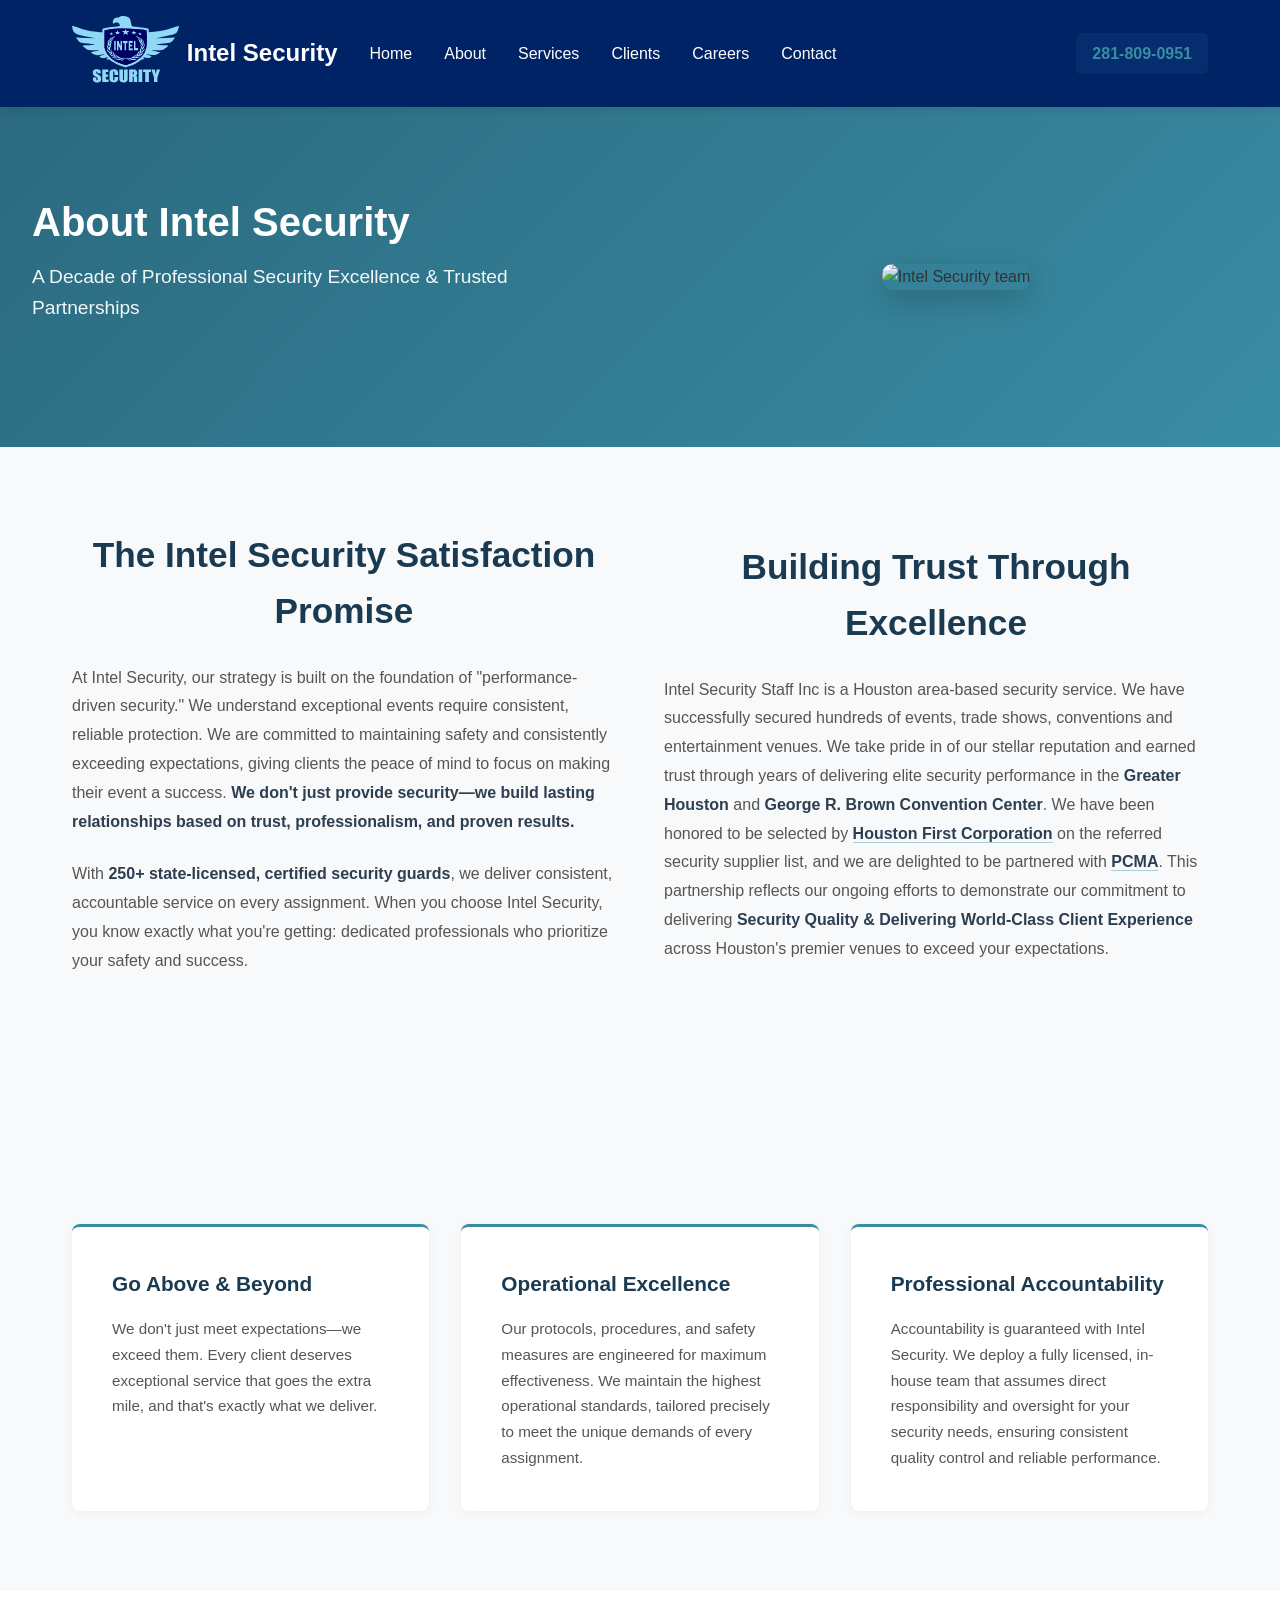
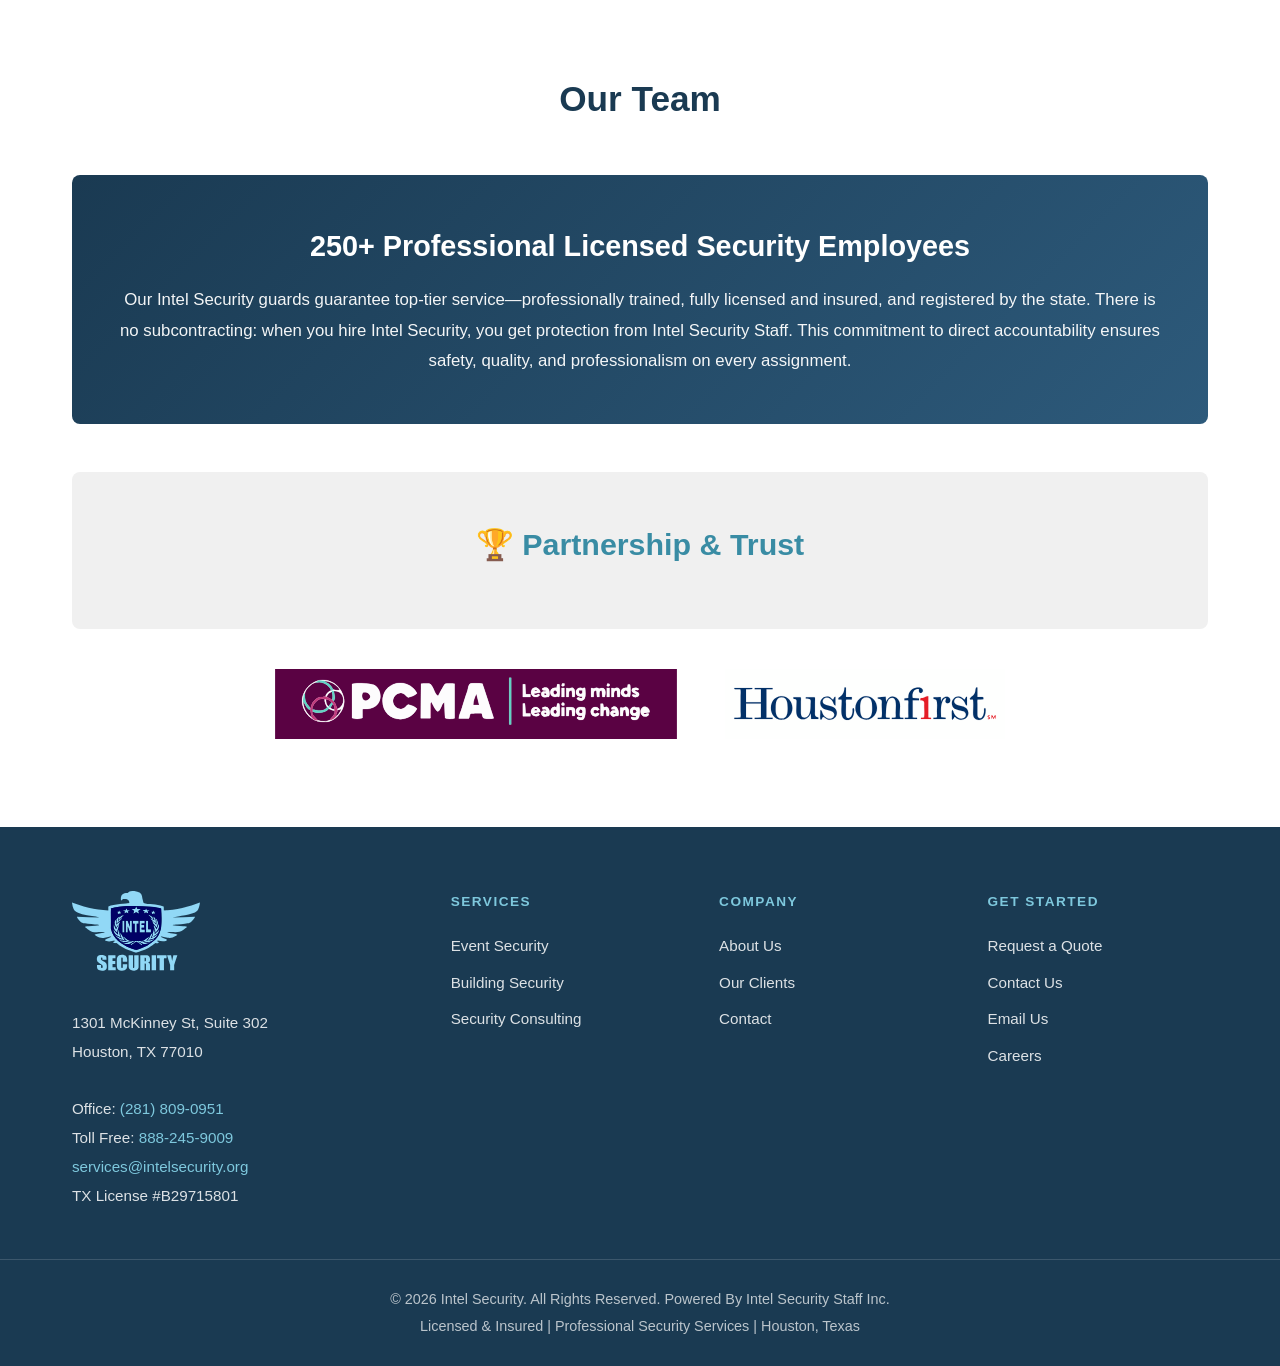
==== pages/about.html @ 34452935 "Revise content for clarity and consistency in about.html & Careers in footer and head Updated text f" ====
<!DOCTYPE html>
<html lang="en">
<head>
    <meta charset="UTF-8">
    <meta name="viewport" content="width=device-width, initial-scale=1.0">
    <title>About Intel Security</title>
    <link rel="apple-touch-icon" sizes="180x180" href="images/apple-touch-icon.png">
    <link rel="icon" type="image/png" sizes="32x32" href="images/favicon-32x32.png">
    <link rel="icon" type="image/png" sizes="16x16" href="images/favicon-16x16.png">
    <link rel="manifest" href="images/site.webmanifest">
    <link rel="stylesheet" href="../css/style.css?v=2">
</head>
<body>
    <!-- NAVIGATION -->
    <nav class="navbar">
        <div class="nav-container">
            <a href="../index.html" class="nav-logo">
                <img src="../images/logo.svg" alt="Intel Security Logo" class="logo-img">
                <span>Intel Security</span>
            </a>
            <ul class="nav-menu">
                <li><a href="../index.html" class="nav-link">Home</a></li>
                <li><a href="about.html" class="nav-link">About</a></li>

                <!-- SERVICES DROPDOWN -->
                <li class="nav-item-dropdown">
                    <a href="#" class="nav-link nav-services">Services</a>
                    <div class="nav-dropdown">
                        <a href="event-security.html" class="dropdown-item">Event Security</a>
                        <a href="building-security.html" class="dropdown-item">Building Security</a>
                        <a href="security-consulting.html" class="dropdown-item">Security Consulting</a>
                    </div>
                </li>

                <li><a href="testimonials.html" class="nav-link">Clients</a></li>
                <li><a href="employment.html" class="nav-link">Careers</a></li>
                <li><a href="contact.html" class="nav-link">Contact</a></li>
            </ul>
            <a href="tel:2818090951" class="nav-phone">281-809-0951</a>
        </div>
    </nav>

    <!-- HERO -->
    <section class="hero page-hero-split">
        <div class="hero-content">
            <h1>About Intel Security</h1>
            <p>A Decade of Professional Security Excellence &amp; Trusted Partnerships</p>
        </div>
        <div class="hero-image">
            <img src="../images/hero-image.jpg" alt="Intel Security team">
        </div>
    </section>

    <!-- ABOUT SECTION -->
    <section class="about-section">
        <div class="container">
            <div class="about-content">
                <div class="about-text">
                    <h2>The Intel Security Satisfaction Promise</h2>
                    <p>
                        At Intel Security, our strategy is built on the foundation of "performance-driven security." We understand exceptional events require consistent, reliable protection. We are committed to maintaining safety and consistently exceeding expectations, giving clients the peace of mind to focus on making their event a success.<strong> We don't just provide security—we build lasting relationships based on trust, professionalism, and proven results.</strong>
                    </p>
                    <p>
                        With <strong>250+ state-licensed, certified security guards</strong>, we deliver consistent, accountable service on every assignment. When you choose Intel Security, you know exactly what you're getting: dedicated professionals who prioritize your safety and success.
                    </p>
                </div>
                <div class="about-text">
                    <h2>Building Trust Through Excellence</h2>
                    <p>
                        Intel Security Staff Inc is a Houston area-based security service. We have successfully secured hundreds of events, trade shows, conventions and entertainment venues. We take pride in of our stellar reputation and earned trust through years of delivering elite security performance in the <strong>Greater Houston </strong> and <strong>George R. Brown Convention Center</strong>. We have been honored to be selected by <a href="https://www.houstonfirst.com" target="_blank" rel="noopener noreferrer"><strong>Houston First Corporation</strong></a> on the referred security supplier list, and we are delighted to be partnered with <a href="https://www.pcma.org" target="_blank" rel="noopener noreferrer"><strong>PCMA</strong></a>. This partnership reflects our ongoing efforts to demonstrate our commitment to delivering <strong>Security Quality &amp; Delivering World-Class Client Experience</strong> across Houston's premier venues to exceed your expectations.
                    </p>
                </div>
            </div>
        </div>
    </section>

    <!-- VALUES SECTION -->
    <section class="values-section">
        <div class="container">
            <div class="values-grid">
                <div class="value-card">
                    <h3>Go Above &amp; Beyond</h3>
                    <p>We don't just meet expectations—we exceed them. Every client deserves exceptional service that goes the extra mile, and that's exactly what we deliver.</p>
                </div>
                <div class="value-card">
                    <h3>Operational Excellence</h3>
                    <p>Our protocols, procedures, and safety measures are engineered for maximum effectiveness. We maintain the highest operational standards, tailored precisely to meet the unique demands of every assignment.</p>
                </div>
                <div class="value-card">
                    <h3>Professional Accountability</h3>
                    <p>Accountability is guaranteed with Intel Security. We deploy a fully licensed, in-house team that assumes direct responsibility and oversight for your security needs, ensuring consistent quality control and reliable performance.</p>
                </div>
            </div>
        </div>
    </section>

    <!-- OUR TEAM SECTION -->
    <section class="team-section">
        <div class="container">
            <h2>Our Team</h2>
            <div class="team-highlight">
                <h3>250+ Professional Licensed Security Employees</h3>
                <p>
                    Our Intel Security guards guarantee top-tier service—professionally trained, fully licensed and insured, and registered by the state. There is no subcontracting: when you hire Intel Security, you get protection from Intel Security Staff. This commitment to direct accountability ensures safety, quality, and professionalism on every assignment.
                </p>
            </div>

            <!-- PARTNERSHIPS -->
            <div class="pcma-section">
                <h3>🏆 Partnership &amp; Trust</h3>
            </div>

            <!-- AFFILIATIONS / PARTNER LOGOS -->
            <div class="affiliations">
                <a href="https://www.pcma.org" target="_blank" rel="noopener noreferrer" class="affiliation-logo">
                    <img src="../images/partner-logo-1.svg" alt="PCMA - Professional Convention Management Association">
                </a>
                <a href="https://www.houstonfirst.com" target="_blank" rel="noopener noreferrer" class="affiliation-logo">
                    <img src="../images/partner-logo-2.svg" alt="Houston First Corporation">
                </a>
            </div>
        </div>
    </section>

    <!-- FOOTER -->
    <footer class="footer">
        <div class="footer-grid">
            <div class="footer-brand">
                <a href="../index.html"><img src="../images/logo.svg" alt="Intel Security" class="footer-logo"></a>
                <address>
                    1301 McKinney St, Suite 302<br>
                    Houston, TX 77010<br><br>
                    Office: <a href="tel:2818090951">(281) 809-0951</a><br>
                    Toll Free: <a href="tel:8882459009">888-245-9009</a><br>
                    <a href="mailto:services@intelsecurity.org">services@intelsecurity.org</a><br>
                    <span class="footer-license"> TX License  #B29715801</span>
                </address>
            </div>

            <div class="footer-col">
                <h4>Services</h4>
                <ul>
                    <li><a href="event-security.html">Event Security</a></li>
                    <li><a href="building-security.html">Building Security</a></li>
                    <li><a href="security-consulting.html">Security Consulting</a></li>
                </ul>
            </div>

            <div class="footer-col">
                <h4>Company</h4>
                <ul>
                    <li><a href="about.html">About Us</a></li>
                    <li><a href="testimonials.html">Our Clients</a></li>
                    <li><a href="contact.html">Contact</a></li>
                </ul>
            </div>

            <div class="footer-col">
                <h4>Get Started</h4>
                <ul>
                    <li><a href="contact.html">Request a Quote</a></li>
                    <li><a href="contact.html">Contact Us</a></li>
                    <li><a href="contact.html">Email Us</a></li>
                    <li><a href="employment.html">Careers</a></li>
                </ul>
            </div>
        </div>
        <div class="footer-bottom">
            <p>&copy; 2026 Intel Security. All Rights Reserved. Powered By Intel Security Staff Inc.</p>
            <p>Licensed &amp; Insured | Professional Security Services | Houston, Texas</p>
        </div>
    </footer>
</body>
</html>
---- css/style.css ----
/* ==========================================
   INTEL SECURITY - PROFESSIONAL STYLING
   Navy (#1a3a52) + Cyan (#398CA4)
   ========================================== */

* {
    margin: 0;
    padding: 0;
    box-sizing: border-box;
}

html {
    scroll-behavior: smooth;
}

body {
    font-family: 'Segoe UI', Tahoma, Geneva, Verdana, sans-serif;
    line-height: 1.6;
    color: #333;
    background-color: #f8f9fa;
}

/* ==========================================
   NAVIGATION BAR
   ========================================== */

.navbar {
    background-color: #002366;
    padding: 1rem 0;
    position: sticky;
    top: 0;
    z-index: 100;
    box-shadow: 0 2px 10px rgba(0, 0, 0, 0.1);
}

.nav-container {
    max-width: 1200px;
    margin: 0 auto;
    padding: 0 2rem;
    display: flex;
    justify-content: space-between;
    align-items: center;
}

.nav-logo {
    display: flex;
    align-items: center;
    color: white;
    font-size: 1.5rem;
    font-weight: bold;
    gap: 0.5rem;
}

.logo-img {
    height: 75px;
    width: auto;
}

.nav-menu {
    display: flex;
    list-style: none;
    gap: 2rem;
}

.nav-link {
    color: white;
    text-decoration: none;
    font-weight: 500;
    transition: color 0.3s ease;
}

.nav-link:hover {
    color: #398CA4;
}

.nav-phone {
    color: #398CA4;
    text-decoration: none;
    font-weight: bold;
    background-color: rgba(57, 140, 164, 0.1);
    padding: 0.5rem 1rem;
    border-radius: 5px;
    transition: background-color 0.3s ease;
}

.nav-phone:hover {
    background-color: rgba(57, 140, 164, 0.2);
}

/* ==========================================
   HERO SECTION
   ========================================== */

.hero {
    display: grid;
    grid-template-columns: 1fr 1fr;
    align-items: center;
    background: linear-gradient(135deg, #1a3a52 0%, #2d5a7b 100%);
    padding: 4rem 2rem;
    gap: 3rem;
    min-height: 500px;
}

.hero-content {
    color: white;
}

.hero-content h1 {
    font-size: 3rem;
    font-weight: bold;
    margin-bottom: 1rem;
    line-height: 1.2;
}

.hero-content p {
    font-size: 1.2rem;
    margin-bottom: 2rem;
    opacity: 0.95;
}

.hero-buttons {
    display: flex;
    gap: 1rem;
}

.hero-image {
    text-align: center;
}

.hero-image img {
    max-width: 100%;
    height: auto;
    border-radius: 10px;
    box-shadow: 0 10px 30px rgba(0, 0, 0, 0.2);
}

/* ==========================================
   BUTTONS
   ========================================== */

.btn {
    display: inline-block;
    padding: 0.75rem 2rem;
    border-radius: 5px;
    text-decoration: none;
    font-weight: bold;
    transition: all 0.3s ease;
    cursor: pointer;
    border: none;
    font-size: 1rem;
}

.btn-primary {
    background-color: #398CA4;
    color: white;
}

.btn-primary:hover {
    background-color: #2b6a7f;
    transform: translateY(-2px);
    box-shadow: 0 5px 15px rgba(57, 140, 164, 0.3);
}

.btn-secondary {
    background-color: transparent;
    color: white;
    border: 2px solid #398CA4;
}

.btn-secondary:hover {
    background-color: #398CA4;
    color: white;
}

/* ==========================================
   SECTIONS - GENERAL
   ========================================== */

.section-container {
    max-width: 1200px;
    margin: 0 auto;
    padding: 0 2rem;
}

section {
    padding: 4rem 0;
}

section h2 {
    font-size: 2.5rem;
    color: #1a3a52;
    text-align: center;
    margin-bottom: 1rem;
}

.section-subtitle {
    text-align: center;
    color: #666;
    font-size: 1.1rem;
    margin-bottom: 3rem;
}

/* ==========================================
   SERVICES SECTION
   ========================================== */

.services {
    background-color: #f8f9fa;
}

.services-grid {
    display: grid;
    grid-template-columns: repeat(auto-fit, minmax(300px, 1fr));
    gap: 2rem;
    margin-top: 2rem;
}

.service-card {
    background-color: white;
    padding: 2rem;
    border-radius: 10px;
    box-shadow: 0 3px 10px rgba(0, 0, 0, 0.1);
    transition: all 0.3s ease;
    text-align: center;
}

.service-card:hover {
    transform: translateY(-10px);
    box-shadow: 0 10px 25px rgba(57, 140, 164, 0.2);
    border-top: 4px solid #398CA4;
}

.service-icon {
    font-size: 3rem;
    margin-bottom: 1rem;
}

.service-card h3 {
    color: #1a3a52;
    font-size: 1.5rem;
    margin-bottom: 1rem;
}

.service-card p {
    color: #666;
    line-height: 1.8;
}

/* ==========================================
   WHY CHOOSE US SECTION
   ========================================== */

.why-choose-us {
    background-color: white;
}

.benefits-grid {
    display: grid;
    grid-template-columns: repeat(auto-fit, minmax(250px, 1fr));
    gap: 2rem;
    margin-top: 2rem;
}

.benefit-item {
    padding: 2rem;
    background-color: #f8f9fa;
    border-left: 4px solid #398CA4;
    border-radius: 5px;
    transition: all 0.3s ease;
}

.benefit-item:hover {
    background-color: rgba(57, 140, 164, 0.1);
    transform: translateX(10px);
}

.benefit-item h3 {
    color: #1a3a52;
    font-size: 1.2rem;
    margin-bottom: 0.5rem;
}

.benefit-item p {
    color: #666;
}

/* ==========================================
   CONTACT SECTION (homepage)
   ========================================== */

.contact {
    background-color: white;
}

.contact-content {
    display: grid;
    grid-template-columns: 1fr 1fr;
    gap: 3rem;
    margin-top: 2rem;
}

.contact-info {
    display: flex;
    flex-direction: column;
    gap: 2rem;
}

.contact-item h3 {
    color: #1a3a52;
    font-size: 1.2rem;
    margin-bottom: 0.5rem;
}

.contact-item p {
    color: #666;
    line-height: 1.8;
}

.contact-item a {
    color: #398CA4;
    text-decoration: none;
    font-weight: bold;
}

.contact-item a:hover {
    text-decoration: underline;
}

.contact-form input,
.contact-form textarea {
    padding: 0.75rem;
    border: 2px solid #e0e0e0;
    border-radius: 5px;
    font-family: inherit;
    font-size: 1rem;
    transition: all 0.3s ease;
}

.contact-form input:focus,
.contact-form textarea:focus {
    outline: none;
    border-color: #398CA4;
    box-shadow: 0 0 10px rgba(57, 140, 164, 0.2);
}

.contact-form button {
    margin-top: 0.5rem;
}

/* ==========================================
   RESPONSIVE DESIGN
   ========================================== */

@media (max-width: 768px) {
    .hero {
        grid-template-columns: 1fr;
        padding: 2rem;
    }

    .hero-content h1 {
        font-size: 2rem;
    }

    .hero-content p {
        font-size: 1rem;
    }

    .hero-buttons {
        flex-direction: column;
    }

    .nav-menu {
        gap: 1rem;
        font-size: 0.9rem;
    }

    .contact-content {
        grid-template-columns: 1fr;
    }

    section h2 {
        font-size: 2rem;
    }

    .clients-grid {
        grid-template-columns: repeat(auto-fit, minmax(120px, 1fr));
    }

    .services-grid {
        grid-template-columns: 1fr;
    }

    .benefits-grid {
        grid-template-columns: 1fr;
    }

    .testimonials-grid {
        grid-template-columns: 1fr;
    }
}

@media (max-width: 480px) {
    .nav-container {
        flex-direction: column;
        gap: 1rem;
    }

    .nav-menu {
        flex-direction: column;
        gap: 0.5rem;
    }

    .nav-phone {
        width: 100%;
        text-align: center;
    }

    .hero-content h1 {
        font-size: 1.5rem;
    }

    section {
        padding: 2rem 0;
    }

    section h2 {
        font-size: 1.5rem;
    }

    .section-subtitle {
        font-size: 0.95rem;
    }
}

/* ==========================================
   MISSION SECTION (homepage)
   ========================================== */

.about-mission-section {
    padding: 4rem 0;
    background: white;
    border-bottom: 1px solid #e0e0e0;
}

.about-mission-section .section-container {
    max-width: 1200px;
    margin: 0 auto;
    padding: 0 2rem;
}

.mission-content {
    display: grid;
    grid-template-columns: 1fr 1fr;
    gap: 3rem;
    align-items: center;
}

.mission-text h2 {
    font-size: 2rem;
    color: #1a3a52;
    margin-bottom: 1.5rem;
    font-weight: 700;
}

.mission-text p {
    font-size: 1rem;
    color: #555;
    line-height: 1.8;
    margin-bottom: 1.5rem;
}

.mission-text p strong {
    color: #1a3a52;
    font-weight: 600;
}

.mission-image {
    text-align: center;
}

.mission-image img {
    max-width: 100%;
    height: auto;
    border-radius: 10px;
    box-shadow: 0 10px 30px rgba(0, 0, 0, 0.15);
}

.highlight-box {
    background: #f8f9fa;
    border-left: 4px solid #398CA4;
    padding: 1.5rem;
    border-radius: 6px;
    margin-top: 1.5rem;
}

.highlight-box p {
    color: #2c3e50;
    margin-bottom: 0;
    font-size: 0.95rem;
}

/* ==========================================
   NAV EFFECTS + DROPDOWN
   ========================================== */

.nav-link {
    position: relative;
    transition: color 0.3s ease;
}

.nav-link:after {
    content: '';
    position: absolute;
    bottom: -5px;
    left: 0;
    width: 0;
    height: 3px;
    background-color: #398CA4;
    transition: width 0.3s ease;
}

.nav-link:hover:after {
    width: 100%;
}

.nav-item-dropdown {
    position: relative;
}

.nav-dropdown {
    position: absolute;
    top: 100%;
    left: 0;
    background: white;
    border: 1px solid #e0e0e0;
    border-radius: 4px;
    min-width: 200px;
    box-shadow: 0 5px 15px rgba(0, 0, 0, 0.1);
    opacity: 0;
    visibility: hidden;
    transform: translateY(-10px);
    transition: all 0.3s ease;
    z-index: 1000;
}

.nav-item-dropdown:hover .nav-dropdown {
    opacity: 1;
    visibility: visible;
    transform: translateY(0);
}

.dropdown-item {
    display: block;
    padding: 12px 20px;
    color: #2c3e50;
    text-decoration: none;
    transition: background-color 0.3s ease, color 0.3s ease;
    font-size: 0.95rem;
}

.dropdown-item:hover {
    background-color: #f8f9fa;
    color: #398CA4;
    padding-left: 25px;
}

.dropdown-item:first-child { border-radius: 4px 4px 0 0; }
.dropdown-item:last-child  { border-radius: 0 0 4px 4px; }

/* Clickable logo */
a.nav-logo {
    text-decoration: none;
    cursor: pointer;
}

a.nav-logo span { color: white; }

a.nav-logo:hover span { color: #7ec8dd; }

/* FORCE nav layout - phone hard right */
.navbar .nav-container {
    display: flex !important;
    flex-direction: row !important;
    align-items: center !important;
    justify-content: space-between !important;
    flex-wrap: nowrap !important;
    width: 100%;
}

.navbar .nav-menu {
    display: flex !important;
    flex-direction: row !important;
    margin-right: auto !important;
    margin-left: 2rem !important;
}

.navbar .nav-phone {
    margin-left: auto;
    white-space: nowrap;
}

@media (max-width: 768px) {
    .mission-content { grid-template-columns: 1fr; }
    .mission-text h2 { font-size: 1.5rem; }
    .stats-grid { grid-template-columns: 1fr; }
    .nav-dropdown {
        position: static;
        opacity: 1;
        visibility: visible;
        transform: none;
        box-shadow: none;
        background: #f8f9fa;
        border: none;
        margin-top: 0.5rem;
    }
}

/* ==========================================
   INTERIOR PAGE SECTIONS
   ========================================== */

.container {
    max-width: 1200px;
    margin: 0 auto;
    padding: 0 2rem;
}

/* Page hero (interior pages - centered banner) */
.page-hero {
    padding: 5rem 0;
    background: linear-gradient(135deg, #1a3a52 0%, #2d5a7b 100%);
    color: white;
    text-align: center;
}

.page-hero h1 {
    font-size: clamp(2.5rem, 5vw, 3.5rem);
    margin-bottom: 1rem;
    font-weight: 700;
}

.page-hero p {
    font-size: 1.1rem;
    opacity: 0.95;
    max-width: 700px;
    margin: 0 auto;
}

/* Cyan hero treatment - all pages */
.page-hero,
.hero {
    background: linear-gradient(135deg, #2b6a7f 0%, #398CA4 100%);
}

/* Interior page split hero - smaller than homepage */
.page-hero-split {
    min-height: 340px;
    padding: 3rem 2rem;
}

.page-hero-split .hero-content h1 {
    font-size: 2.5rem;
}

.page-hero-split .hero-image img {
    max-height: 320px;
    max-width: 100%;
    width: auto;
    height: auto;
    object-fit: contain;
    margin: 0 auto;
}
/* About section */
.about-section { padding: 5rem 0; }

.about-content {
    display: grid;
    grid-template-columns: 1fr 1fr;
    gap: 3rem;
    margin-bottom: 4rem;
    align-items: center;
}

.about-text h2 {
    font-size: 2.2rem;
    color: #1a3a52;
    margin-bottom: 1.5rem;
    font-weight: 700;
}

.about-text p {
    font-size: 1rem;
    color: #555;
    line-height: 1.8;
    margin-bottom: 1.5rem;
}

.about-text strong {
    color: #2c3e50;
    font-weight: 600;
}

/* Inline links in body copy */
.about-text a {
    color: #398CA4;
    text-decoration: none;
    border-bottom: 1px solid rgba(57, 140, 164, 0.4);
    transition: border-color 0.3s ease;
}

.about-text a:hover {
    border-bottom-color: #398CA4;
}

/* Values cards */
.values-section {
    padding: 5rem 0;
    background: #f8f9fa;
}

.values-grid {
    display: grid;
    grid-template-columns: repeat(auto-fit, minmax(280px, 1fr));
    gap: 2rem;
}

.value-card {
    background: white;
    padding: 2.5rem;
    border-radius: 8px;
    border-top: 3px solid #398CA4;
    box-shadow: 0 2px 10px rgba(0, 0, 0, 0.05);
    transition: transform 0.3s, box-shadow 0.3s;
}

.value-card:hover {
    transform: translateY(-5px);
    box-shadow: 0 10px 25px rgba(0, 0, 0, 0.1);
}

.value-card h3 {
    font-size: 1.3rem;
    color: #1a3a52;
    margin-bottom: 1rem;
    font-weight: 700;
}

.value-card p {
    color: #555;
    font-size: 0.95rem;
    line-height: 1.7;
}

/* Operations grid */
.operations-section { padding: 5rem 0; }

.operations-section h2 {
    font-size: 2.2rem;
    color: #1a3a52;
    text-align: center;
    margin-bottom: 3rem;
    font-weight: 700;
}

.operations-grid {
    display: grid;
    grid-template-columns: repeat(auto-fit, minmax(300px, 1fr));
    gap: 2rem;
}

.operation-item {
    background: white;
    border: 1px solid #e0e0e0;
    padding: 2rem;
    border-radius: 8px;
    text-align: center;
}

.operation-item h3 {
    font-size: 1.2rem;
    color: #1a3a52;
    margin-bottom: 0.8rem;
    font-weight: 700;
}

.operation-item p {
    color: #555;
    font-size: 0.95rem;
    line-height: 1.6;
}

/* Team */
.team-section {
    padding: 5rem 0;
    background: white;
}

.team-section h2 {
    font-size: 2.2rem;
    color: #1a3a52;
    text-align: center;
    margin-bottom: 3rem;
    font-weight: 700;
}

.team-highlight {
    background: linear-gradient(135deg, #1a3a52 0%, #2d5a7b 100%);
    color: white;
    padding: 3rem;
    border-radius: 8px;
    text-align: center;
}

.team-highlight h3 {
    font-size: 1.8rem;
    margin-bottom: 1rem;
    font-weight: 700;
}

.team-highlight p {
    font-size: 1.05rem;
    line-height: 1.8;
    opacity: 0.95;
}

/* PCMA / partnership heading */
.pcma-section {
    padding: 3rem;
    background: #f0f0f0;
    border-radius: 8px;
    text-align: center;
    margin-top: 3rem;
}

.pcma-section h3 {
    color: #398CA4;
    font-size: 1.9rem;
    margin-bottom: 0.8rem;
    font-weight: 700;
}

.pcma-section p {
    color: #2c3e50;
    font-weight: 500;
}

/* Partner / affiliation logos */
.affiliations {
    display: flex;
    justify-content: center;
    align-items: center;
    gap: 3rem;
    flex-wrap: wrap;
    margin-top: 2.5rem;
}

.affiliation-logo img {
    height: 70px;
    width: auto;
    object-fit: contain;
    transition: all 0.3s ease;
}

.affiliation-logo:hover img {
    transform: scale(1.05);
}

@media (max-width: 768px) {
    .about-content { grid-template-columns: 1fr; }
    .operations-grid { grid-template-columns: 1fr; }
    .about-text h2,
    .operations-section h2,
    .team-section h2 { font-size: 1.8rem; }
}

/* ==========================================
   SERVICE PAGE SECTIONS
   ========================================== */

.service-section { padding: 5rem 0; }

.service-intro {
    text-align: center;
    margin-bottom: 4rem;
}

.service-intro h2 {
    font-size: 2.2rem;
    color: #1a3a52;
    margin-bottom: 1.5rem;
    font-weight: 700;
}

.service-intro p {
    font-size: 1.05rem;
    color: #555;
    max-width: 700px;
    margin: 0 auto;
    line-height: 1.8;
}

/* Checklist */
.checklist-section {
    background: #f8f9fa;
    padding: 4rem 0;
    margin: 3rem 0;
    border-radius: 8px;
}

.checklist-section h3 {
    font-size: 1.8rem;
    color: #1a3a52;
    text-align: center;
    margin-bottom: 3rem;
    font-weight: 700;
}

.checklist-grid {
    display: grid;
    grid-template-columns: repeat(auto-fit, minmax(300px, 1fr));
    gap: 2rem;
}

.checklist-item {
    background: white;
    padding: 2rem;
    border-radius: 6px;
    border-left: 4px solid #398CA4;
    box-shadow: 0 2px 10px rgba(0, 0, 0, 0.05);
    transition: transform 0.3s, box-shadow 0.3s;
}

.checklist-item:hover {
    transform: translateY(-5px);
    box-shadow: 0 10px 25px rgba(0, 0, 0, 0.1);
}

.checklist-item h4 {
    font-size: 1.2rem;
    color: #1a3a52;
    margin-bottom: 0.8rem;
    font-weight: 700;
    display: flex;
    align-items: center;
    gap: 0.8rem;
}

.checklist-item h4:before {
    content: "✓";
    color: #398CA4;
    font-weight: bold;
    font-size: 1.5rem;
}

.checklist-item p {
    color: #555;
    font-size: 0.95rem;
    line-height: 1.6;
}

/* Feature highlight (law enforcement callout) */
.feature-highlight {
    background: linear-gradient(135deg, #B22234 0%, #8f1b29 100%);
    color: white;
    padding: 3rem;
    border-radius: 8px;
    text-align: center;
    margin: 3rem 0;
}

.feature-highlight h3 {
    font-size: 1.6rem;
    margin-bottom: 1rem;
    font-weight: 700;
}

.feature-highlight p {
    font-size: 1.05rem;
    line-height: 1.8;
    opacity: 0.95;
}

/* Tech card reads navy - red reserved for law enforcement */
.feature-highlight.tech {
    background: linear-gradient(135deg, #1a3a52 0%, #2d5a7b 100%);
}

/* Two-up feature highlights (building security) */
.feature-highlights {
    display: grid;
    grid-template-columns: 1fr 1fr;
    gap: 2rem;
    margin: 3rem 0;
}

.feature-highlights .feature-highlight {
    padding: 2.5rem;
    margin: 0;
}

.feature-highlights .feature-highlight h3 {
    font-size: 1.4rem;
}

.feature-highlights .feature-highlight p {
    font-size: 0.95rem;
    line-height: 1.6;
}

/* Consulting process steps */
.process-section {
    background: white;
    padding: 3rem 0;
    margin: 3rem 0;
}

.process-section h3 {
    font-size: 1.6rem;
    color: #1a3a52;
    text-align: center;
    margin-bottom: 2rem;
    font-weight: 700;
}

.process-steps {
    display: grid;
    grid-template-columns: repeat(auto-fit, minmax(200px, 1fr));
    gap: 2rem;
}

.step { text-align: center; }

.step-number {
    font-size: 2.5rem;
    color: #398CA4;
    font-weight: 700;
    margin-bottom: 0.5rem;
}

.step p {
    color: #555;
    font-size: 0.95rem;
}

/* Service page CTA */
.cta-section {
    padding: 5rem 0;
    text-align: center;
    background: #f8f9fa;
}

.cta-section h2 {
    font-size: 2rem;
    color: #1a3a52;
    margin-bottom: 1rem;
    font-weight: 700;
}

.cta-section p {
    font-size: 1.05rem;
    color: #555;
    margin: 0 auto 2rem;
    max-width: 700px;
}

.cta-button {
    display: inline-block;
    background: #398CA4;
    color: white;
    padding: 1rem 2.5rem;
    text-decoration: none;
    border-radius: 4px;
    font-weight: 600;
    font-size: 1rem;
    transition: background 0.3s, transform 0.2s;
    border: none;
    cursor: pointer;
    margin: 0 0.5rem;
}

.cta-button:hover {
    background: #2b6a7f;
    transform: translateY(-2px);
}

.cta-button.secondary {
    background: transparent;
    border: 2px solid #398CA4;
    color: #398CA4;
}

.cta-button.secondary:hover {
    background: #398CA4;
    color: white;
}

@media (max-width: 768px) {
    .checklist-grid { grid-template-columns: 1fr; }
    .service-intro h2 { font-size: 1.8rem; }
    .feature-highlights { grid-template-columns: 1fr; }
    .process-steps { grid-template-columns: 1fr; }
}

/* ==========================================
   CLIENTS PAGE
   ========================================== */

.section-title {
    font-size: 2.5rem;
    margin-bottom: 3rem;
    color: #1a3a52;
    text-align: center;
}

.clients-section {
    padding: 5rem 0;
    background: #f8f9fa;
    margin-top: 3rem;
    border-radius: 8px;
}

.clients-grid {
    display: grid;
    grid-template-columns: repeat(auto-fit, minmax(150px, 1fr));
    gap: 2rem;
    margin-top: 2rem;
}

.client-logo {
    background: white;
    padding: 1rem;
    border-radius: 6px;
    display: flex;
    align-items: center;
    justify-content: center;
    min-height: 170px;
    border: 1px solid #e0e0e0;
    transition: all 0.3s;
}

.client-logo:hover {
    transform: scale(1.05);
    box-shadow: 0 5px 20px rgba(0, 0, 0, 0.08);
}

.client-logo img {
    max-width: 100%;
    max-height: 100%;
    object-fit: contain;
}

.client-logo a {
    display: flex;
    align-items: center;
    justify-content: center;
    width: 100%;
    height: 100%;
}

.client-placeholder img {
    max-width: 100%;
    height: auto;
    object-fit: contain;
}

/* Stat cards */
.stats {
    padding: 4rem 0;
    background: white;
    margin-top: 3rem;
}

.stats-grid {
    display: grid;
    grid-template-columns: repeat(3, 1fr);
    gap: 2rem;
}

.stat-card {
    text-align: center;
    padding: 2rem;
    background: #f8f9fa;
    border-radius: 8px;
}

.stat-card .stat-number {
    font-size: 3rem;
    font-weight: 700;
    color: #B22234;
    margin-bottom: 0.5rem;
}

.stat-card .stat-label {
    font-size: 1rem;
    color: #555;
    text-transform: uppercase;
    letter-spacing: 1px;
    font-weight: 600;
}

/* ==========================================
   CONTACT PAGE
   ========================================== */

.contact-section { padding: 5rem 0; }

.contact-wrapper {
    display: grid;
    grid-template-columns: 1fr 1fr;
    gap: 4rem;
    align-items: start;
}

.contact-info h2 {
    font-size: 2rem;
    margin-bottom: 2rem;
    color: #1a3a52;
}

.info-item { margin-bottom: 2.5rem; }

.info-label {
    font-size: 0.9rem;
    text-transform: uppercase;
    letter-spacing: 1px;
    color: #1a1a1a;
    font-weight: 700;
    margin-bottom: 0.5rem;
}

.info-content {
    font-size: 1.1rem;
    color: #1a1a1a;
    line-height: 1.8;
}

.info-content a {
    color: #398CA4;
    text-decoration: none;
    font-weight: 600;
    transition: color 0.3s;
}

.info-content a:hover { text-decoration: underline; }

/* Form */
.contact-form {
    background: #f8f9fa;
    padding: 2.5rem;
    border-radius: 8px;
}

.contact-form h3 {
    font-size: 1.5rem;
    margin-bottom: 1.5rem;
    color: #1a3a52;
}

.form-group { margin-bottom: 1.5rem; }

.form-group label {
    display: block;
    margin-bottom: 0.5rem;
    font-weight: 600;
    color: #1a3a52;
    font-size: 0.95rem;
}

.form-group input,
.form-group textarea,
.form-group select {
    width: 100%;
    padding: 0.9rem;
    border: 1px solid #e0e0e0;
    border-radius: 4px;
    font-family: inherit;
    font-size: 1rem;
    color: #2c3e50;
    transition: border-color 0.3s;
}

.form-group input:focus,
.form-group textarea:focus,
.form-group select:focus {
    outline: none;
    border-color: #398CA4;
    box-shadow: 0 0 0 3px rgba(57, 140, 164, 0.15);
}

.form-group textarea {
    resize: vertical;
    min-height: 120px;
}

.form-group input::placeholder,
.form-group textarea::placeholder { color: #999; }

.submit-button {
    display: inline-block;
    background: #398CA4;
    color: white;
    padding: 1rem 2.5rem;
    border-radius: 4px;
    font-weight: 600;
    font-size: 1rem;
    transition: background 0.3s, transform 0.2s;
    border: none;
    cursor: pointer;
    width: 100%;
    font-family: inherit;
}

.submit-button:hover {
    background: #2b6a7f;
    transform: translateY(-2px);
}

/* Contact method cards */
.contact-methods {
    display: grid;
    grid-template-columns: repeat(auto-fit, minmax(250px, 1fr));
    gap: 2rem;
    margin-top: 4rem;
    padding-top: 4rem;
    border-top: 1px solid #e0e0e0;
}

.method-card {
    text-align: center;
    padding: 2rem;
}

.method-icon {
    font-size: 2.5rem;
    margin-bottom: 1rem;
}

.method-card h4 {
    font-size: 1.1rem;
    margin-bottom: 0.8rem;
    color: #1a3a52;
}

.method-card p {
    color: #555;
    font-size: 0.95rem;
}

.method-card a {
    color: #398CA4;
    text-decoration: none;
    font-weight: 600;
    transition: color 0.3s;
}

.method-card a:hover { text-decoration: underline; }

/* Response box */
.response-info {
    background: #f8f9fa;
    padding: 2rem;
    border-radius: 8px;
    margin-top: 2rem;
    border-left: 4px solid #B22234;
}

.response-info p {
    color: #555;
    margin-bottom: 0.5rem;
}

.response-info strong { color: #1a3a52; }

/* Fade-in */
@keyframes fadeInUp {
    from { opacity: 0; transform: translateY(30px); }
    to   { opacity: 1; transform: translateY(0); }
}

.contact-info { animation: fadeInUp 0.6s ease-out; }
.contact-form { animation: fadeInUp 0.6s ease-out 0.2s backwards; }

@media (max-width: 768px) {
    .contact-wrapper {
        grid-template-columns: 1fr;
        gap: 2rem;
    }
    .contact-methods { grid-template-columns: 1fr; }
}

/* ==========================================
   SITE FOOTER
   ========================================== */

.footer {
    background-color: #1a3a52;
    color: white;
    padding: 4rem 0 0;
    text-align: left;
}

.footer-grid {
    max-width: 1200px;
    margin: 0 auto;
    padding: 0 2rem;
    display: grid;
    grid-template-columns: 1.5fr 1fr 1fr 1fr;
    gap: 3rem;
}

.footer-brand .footer-logo {
    height: 90px;
    width: auto;
    margin-bottom: 1.25rem;
}

.footer-brand address {
    font-style: normal;
    line-height: 1.9;
    color: rgba(255, 255, 255, 0.85);
    font-size: 0.95rem;
}

.footer-brand a {
    color: #7ec8dd;
    text-decoration: none;
}

.footer-brand a:hover { text-decoration: underline; }

.footer-license {
    color: rgba(255, 255, 255, 0.85);
    transition: color 0.3s ease;
    cursor: default;
}

.footer-license:hover {
    color: #7ec8dd;
}

.footer-brand a:has(.footer-logo) {
    display: inline-block;
    transition: opacity 0.3s ease;
}

.footer-brand a:has(.footer-logo):hover {
    opacity: 0.8;
}

.footer-col h4 {
    font-size: 0.85rem;
    text-transform: uppercase;
    letter-spacing: 1.5px;
    color: #7ec8dd;
    margin-bottom: 1.25rem;
    font-weight: 700;
}

.footer-col ul {
    list-style: none;
    padding: 0;
    margin: 0;
}

.footer-col li { margin-bottom: 0.7rem; }

.footer-col a {
    color: rgba(255, 255, 255, 0.85);
    text-decoration: none;
    font-size: 0.95rem;
    transition: color 0.3s ease;
}

.footer-col a:hover { color: #7ec8dd; }

.footer-bottom {
    margin-top: 3rem;
    padding: 1.5rem 2rem;
    border-top: 1px solid rgba(255, 255, 255, 0.15);
    text-align: center;
    font-size: 0.9rem;
    color: rgba(255, 255, 255, 0.7);
}

.footer-bottom p { margin: 0.25rem 0; }

@media (max-width: 900px) {
    .footer-grid { grid-template-columns: 1fr 1fr; gap: 2.5rem; }
}

@media (max-width: 560px) {
    .footer-grid { grid-template-columns: 1fr; }
}

/* ==========================================
   EVENT GALLERY
   ========================================== */

.gallery {
    margin: 4rem0;
}

.gallery-heading {
    font-size: 1.8rem;
    color: 1a3a52;
    text-align: center;
    margin-bottom: 2rem;
    font-weight: 700;
}

.gallery-frame {
    position: relative;
    display: flex;
    align-items: center;
    gap: 0.75rem;
}

.gallery-viepoint {
    overflow-x: auto;
    scroll-behavior: smooth;
    scroll-snap-type: x mandatory;
    scrollbar-width: none;
    flex: 1;
}

.gallery-viewport::-webkit-scrollbar { display: none; }

.gallery-track {
    display: flex;
    gap: 1rem
}

.gallery-item {
    flex: 0 0 calc(25% - 0.75rem);
    aspect-ratio: 1 / 1;
    scroll-snap-aslign: start;
    padding: 0;
    border: 1px solid  #e0e0e0;
    border-radius: 8px;
    overflow: hidden;
    background:  #f0f0f0;
    cursor: pointer;
    transition: transform 0.3s ease, box-shadow 0.3 ease;
}

.gallery-item:hover {
    transform: translateY(-4px);
    box-shadow: 0 px 20px  rgba(0, 0, 0, 0.12);
}

.gallery-item img {
    width: 100%;
    height: 100%;
    object-fit: cover;
    display: block;
}

.gallery-arrow {
    flex: 0 0 auto;
    width: 44px;
    border-radius: 50%;
    border: none;
    background:  #398CA4;
    color:  white;
    font-size: 1.6rem;
    line-height: 1;
    cursor: pointer;
    transition: background 0.3s ease, transform 0.2s ease;
}
.gallery-arrow:hover {
    background: #2b6a7f;
    transform: scale(1.08);
}

.gallery-arrow:disabled {
    background: #cfd8dc;
    cursor: default;
    transform: none;
}

.lightbox {
    position: fixed;
    inset: 0;
    background: rgba(10, 25, 40, 0.92);
    display: none;
    align-items: center;
    justify-content: center;
    z-index: 2000;
    padding: 2rem;
}

.lightbox.open { display: flex; }

.lightbox-img {
    max-width: 90vw;
    max-height: 85vh;
    border-radius: 8px;
    box-shadow: 0 20px 60px rgba(0, 0, 0, 0.5);
}

.lightbox-close {
    position: absolute;
    top: 1.5rem;
    right: 2rem;
    background: none;
    border: none;
    color: white;
    font-size: 2.5rem;
    line-height: 1;
    cursor: pointer;
    opacity: 0.8;
}

.lightbox-close:hover { opacity: 1; }

@media (max-width: 900px) {
    .gallery-item { flex: 0 0 calc(50% - 0.5rem); }
}

@media (max-width: 560px) {
    .gallery-item { flex: 0 0 100%; }
    .gallery-arrow { width: 36px; height: 36px; font-size: 1.3rem; }
}
/* Homepage contact form - stack fields, no card background */
.contact-content .contact-form {
    display: flex;
    flex-direction: column;
    gap: 1rem;
    background: none;
    padding: 0;
}

.contact-content .contact-form input,
.contact-content .contact-form textarea {
    width: 100%;
    padding: 0.75rem;
    border: 2px solid #e0e0e0;
    border-radius: 5px;
    font-family: inherit;
    font-size: 1rem;
}

.contact-content .contact-form button {
    margin-top: 0.5rem;
    align-self: flex-start;
}
/* ==========================================
   MOBILE FIXES
   ========================================== */

@media (max-width: 768px) {

    /* Nav: stack, keep readable */
    .navbar .nav-container {
        flex-wrap: wrap !important;
        justify-content: center !important;
        gap: 0.75rem;
        padding: 0 1rem;
    }

    .navbar .nav-menu {
        flex-wrap: wrap !important;
        justify-content: center !important;
        margin-left: 0 !important;
        margin-right: 0 !important;
        gap: 1rem !important;
        font-size: 0.9rem;
    }

    .navbar .nav-phone {
        margin-left: 0 !important;
    }

    .logo-img { height: 48px; }

    a.nav-logo span { font-size: 1.1rem; }

    /* Dropdown becomes inline on touch */
    .nav-dropdown {
        position: static;
        opacity: 1;
        visibility: visible;
        transform: none;
        box-shadow: none;
        background: transparent;
        border: none;
        min-width: 0;
        display: none;
    }

    .nav-item-dropdown:hover .nav-dropdown { display: block; }

    /* Heroes */
    .hero,
    .page-hero-split {
        grid-template-columns: 1fr;
        padding: 2.5rem 1.25rem;
        min-height: auto;
        text-align: center;
    }

    .hero-content h1,
    .page-hero-split .hero-content h1 { font-size: 1.9rem; }

    .hero-content p { font-size: 1rem; }

    .hero-buttons {
        flex-direction: column;
        align-items: center;
    }

    .hero-buttons .btn { width: 100%; max-width: 280px; }

    .page-hero { padding: 3rem 1.25rem; }

    .page-hero h1 { font-size: 1.9rem; }

    /* Containers */
    .container,
    .section-container {
        padding: 0 1.25rem;
    }

    /* Two-column blocks collapse */
    .mission-content,
    .about-content,
    .contact-content,
    .contact-wrapper,
    .feature-highlights,
    .services-grid,
    .benefits-grid,
    .values-grid,
    .operations-grid,
    .checklist-grid,
    .process-steps,
    .contact-methods,
    .stats-grid {
        grid-template-columns: 1fr !important;
        gap: 1.5rem;
    }

    /* Client logos: 2 across */
    .clients-grid {
        grid-template-columns: repeat(2, 1fr) !important;
        gap: 1rem;
    }

    .client-logo {
        min-height: 110px;
        padding: 0.75rem;
    }

    /* Headings */
    section h2,
    .section-title { font-size: 1.7rem; }

    .checklist-section h3,
    .process-section h3,
    .gallery-heading { font-size: 1.4rem; }

    /* Cards breathe less */
    .feature-highlight,
    .team-highlight,
    .pcma-section { padding: 2rem 1.25rem; }

    .contact-form { padding: 1.5rem; }

    /* Footer */
    .footer-grid {
        grid-template-columns: 1fr;
        gap: 2rem;
        padding: 0 1.25rem;
        text-align: center;
    }

    .footer-brand .footer-logo { height: 70px; }
   
    .affiliations { gap: 1.5rem; }

    .affiliation-logo img { height: 55px; }

    /* Tap targets */
    .btn,
    .cta-button,
    .submit-button { padding: 0.9rem 1.5rem; }

    .cta-button { display: block; margin: 0.75rem auto; max-width: 300px; }
}

@media (max-width: 480px) {
    .navbar .nav-menu { gap: 0.75rem !important; font-size: 0.85rem; }
    .clients-grid { grid-template-columns: 1fr !important; }
    .hero-content h1,
    .page-hero h1 { font-size: 1.6rem; }
    section { padding: 2.5rem 0; }
}
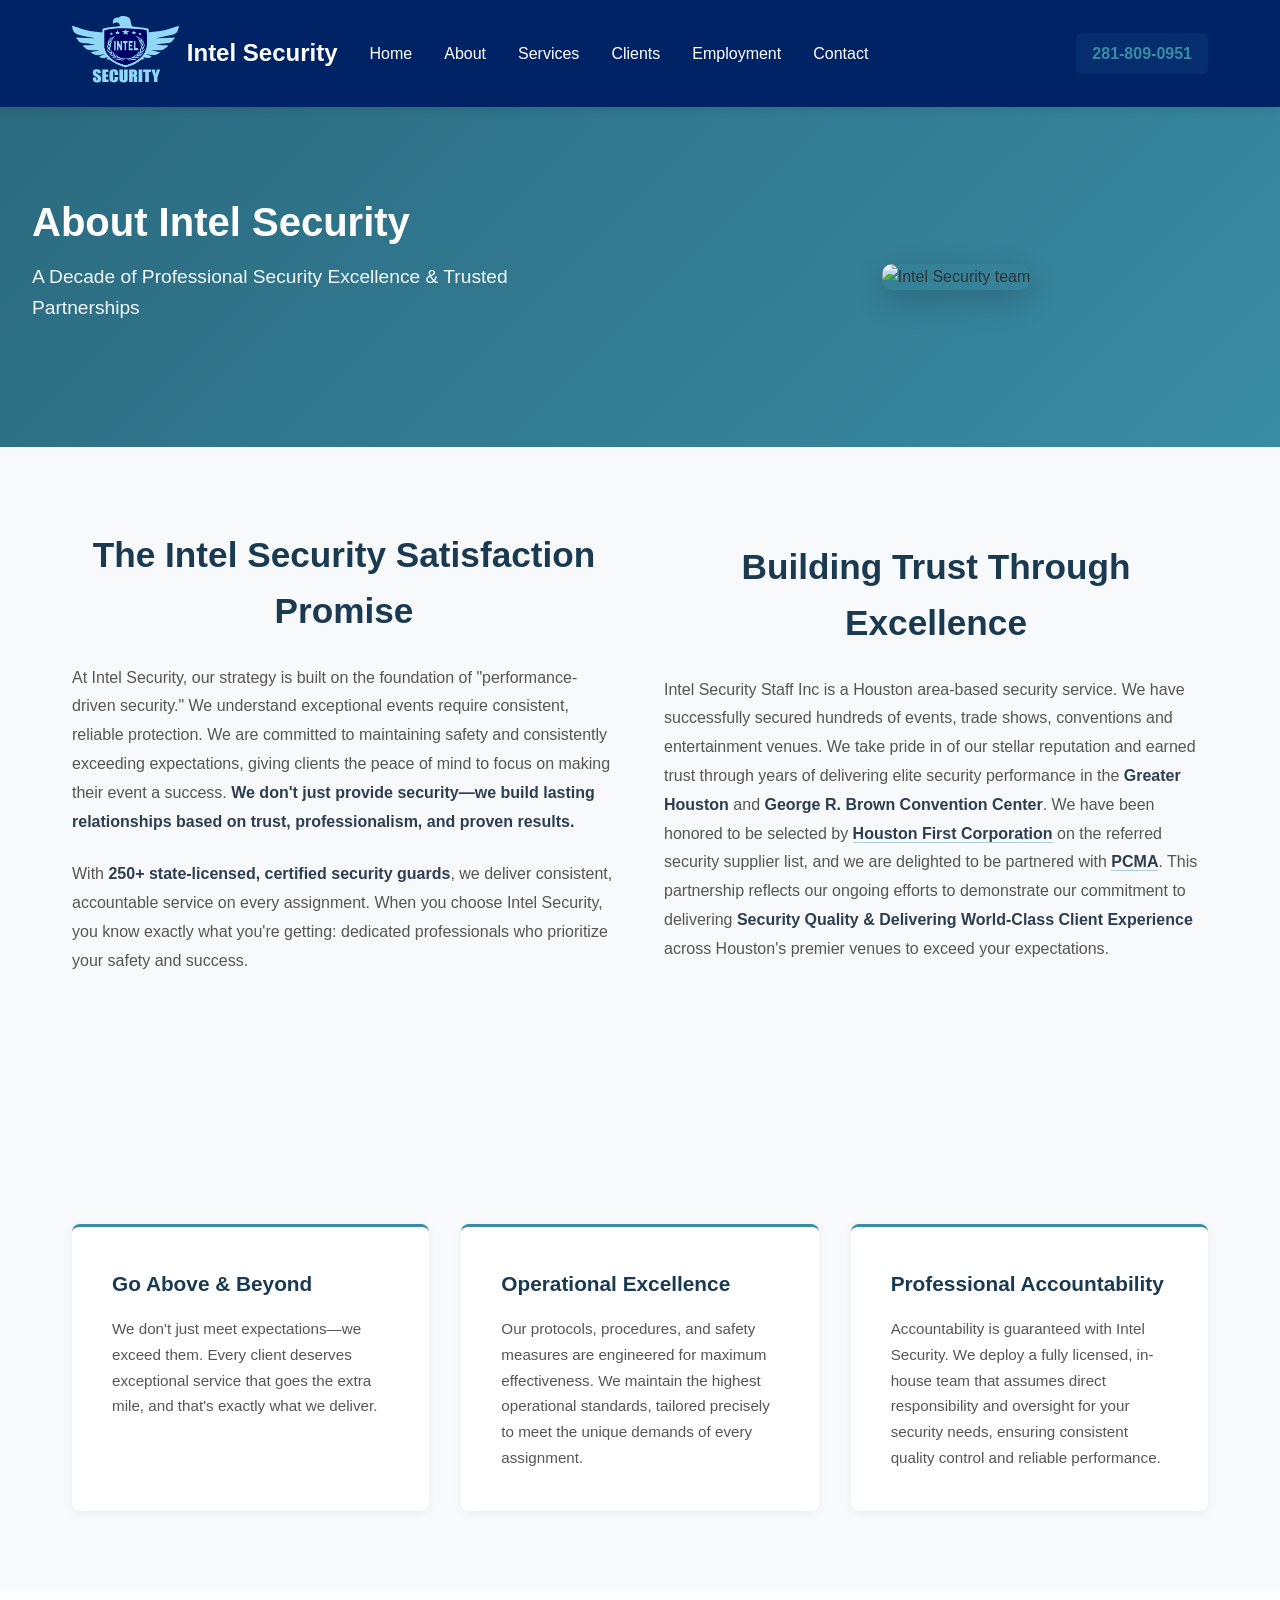
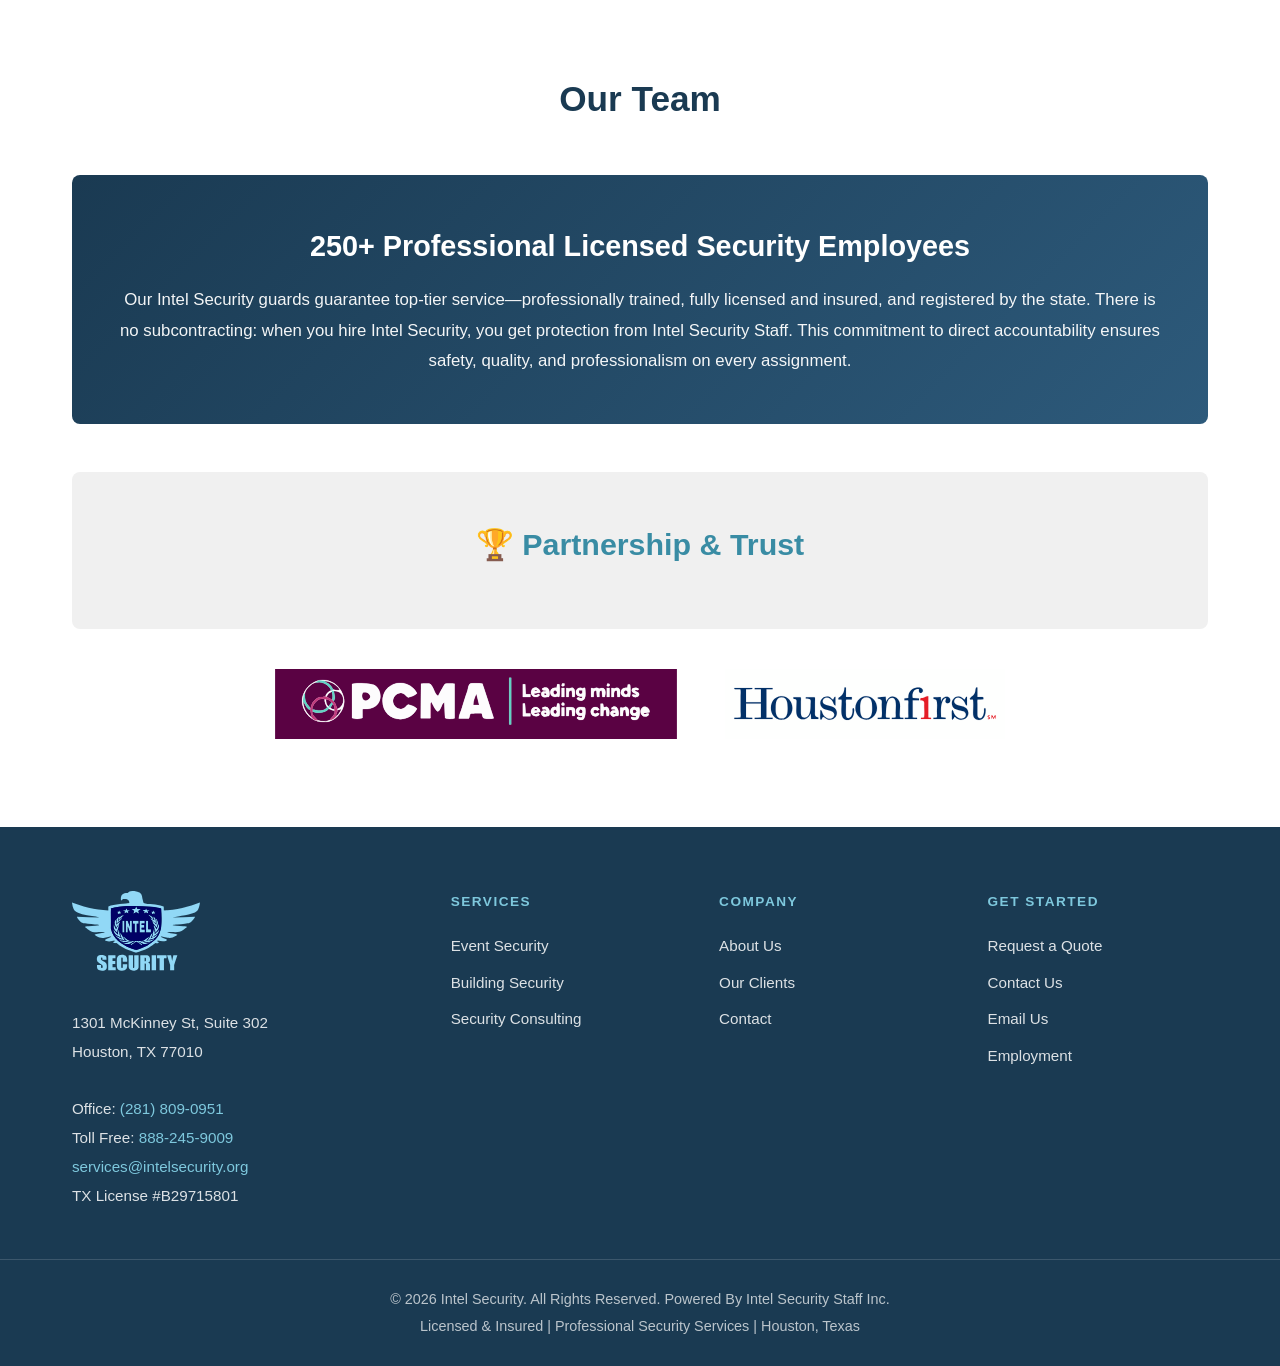
==== commit 353517e7: "Rename 'Careers' link to 'Employment'" ====
--- a/pages/about.html
+++ b/pages/about.html
@@ -33,7 +33,7 @@
                 </li>
 
                 <li><a href="testimonials.html" class="nav-link">Clients</a></li>
-                <li><a href="employment.html" class="nav-link">Careers</a></li>
+                <li><a href="employment.html" class="nav-link">Employment</a></li>
                 <li><a href="contact.html" class="nav-link">Contact</a></li>
             </ul>
             <a href="tel:2818090951" class="nav-phone">281-809-0951</a>
@@ -161,7 +161,7 @@
                     <li><a href="contact.html">Request a Quote</a></li>
                     <li><a href="contact.html">Contact Us</a></li>
                     <li><a href="contact.html">Email Us</a></li>
-                    <li><a href="employment.html">Careers</a></li>
+                    <li><a href="employment.html">Employment</a></li>
                 </ul>
             </div>
         </div>
--- a/css/style.css
+++ b/css/style.css
@@ -291,12 +291,18 @@
 .contact {
     background-color: white;
 }
-
 .contact-content {
     display: grid;
     grid-template-columns: 1fr 1fr;
     gap: 3rem;
     margin-top: 2rem;
+}
+.contact-content .contact-form {
+    display: flex;
+    flex-direction: column;
+    gap: 1rem;
+    background: none;
+    padding: 0;
 }
 
 .contact-info {
@@ -1490,159 +1496,6 @@
 
 @media (max-width: 560px) {
     .footer-grid { grid-template-columns: 1fr; }
-}
-
-/* ==========================================
-   EVENT GALLERY
-   ========================================== */
-
-.gallery {
-    margin: 4rem0;
-}
-
-.gallery-heading {
-    font-size: 1.8rem;
-    color: 1a3a52;
-    text-align: center;
-    margin-bottom: 2rem;
-    font-weight: 700;
-}
-
-.gallery-frame {
-    position: relative;
-    display: flex;
-    align-items: center;
-    gap: 0.75rem;
-}
-
-.gallery-viepoint {
-    overflow-x: auto;
-    scroll-behavior: smooth;
-    scroll-snap-type: x mandatory;
-    scrollbar-width: none;
-    flex: 1;
-}
-
-.gallery-viewport::-webkit-scrollbar { display: none; }
-
-.gallery-track {
-    display: flex;
-    gap: 1rem
-}
-
-.gallery-item {
-    flex: 0 0 calc(25% - 0.75rem);
-    aspect-ratio: 1 / 1;
-    scroll-snap-aslign: start;
-    padding: 0;
-    border: 1px solid  #e0e0e0;
-    border-radius: 8px;
-    overflow: hidden;
-    background:  #f0f0f0;
-    cursor: pointer;
-    transition: transform 0.3s ease, box-shadow 0.3 ease;
-}
-
-.gallery-item:hover {
-    transform: translateY(-4px);
-    box-shadow: 0 px 20px  rgba(0, 0, 0, 0.12);
-}
-
-.gallery-item img {
-    width: 100%;
-    height: 100%;
-    object-fit: cover;
-    display: block;
-}
-
-.gallery-arrow {
-    flex: 0 0 auto;
-    width: 44px;
-    border-radius: 50%;
-    border: none;
-    background:  #398CA4;
-    color:  white;
-    font-size: 1.6rem;
-    line-height: 1;
-    cursor: pointer;
-    transition: background 0.3s ease, transform 0.2s ease;
-}
-.gallery-arrow:hover {
-    background: #2b6a7f;
-    transform: scale(1.08);
-}
-
-.gallery-arrow:disabled {
-    background: #cfd8dc;
-    cursor: default;
-    transform: none;
-}
-
-.lightbox {
-    position: fixed;
-    inset: 0;
-    background: rgba(10, 25, 40, 0.92);
-    display: none;
-    align-items: center;
-    justify-content: center;
-    z-index: 2000;
-    padding: 2rem;
-}
-
-.lightbox.open { display: flex; }
-
-.lightbox-img {
-    max-width: 90vw;
-    max-height: 85vh;
-    border-radius: 8px;
-    box-shadow: 0 20px 60px rgba(0, 0, 0, 0.5);
-}
-
-.lightbox-close {
-    position: absolute;
-    top: 1.5rem;
-    right: 2rem;
-    background: none;
-    border: none;
-    color: white;
-    font-size: 2.5rem;
-    line-height: 1;
-    cursor: pointer;
-    opacity: 0.8;
-}
-
-.lightbox-close:hover { opacity: 1; }
-
-@media (max-width: 900px) {
-    .gallery-item { flex: 0 0 calc(50% - 0.5rem); }
-}
-
-@media (max-width: 560px) {
-    .gallery-item { flex: 0 0 100%; }
-    .gallery-arrow { width: 36px; height: 36px; font-size: 1.3rem; }
-}
-/* Homepage contact form - stack fields, no card background */
-.contact-content .contact-form {
-    display: flex;
-    flex-direction: column;
-    gap: 1rem;
-    background: none;
-    padding: 0;
-}
-
-.contact-content .contact-form input,
-.contact-content .contact-form textarea {
-    width: 100%;
-    padding: 0.75rem;
-    border: 2px solid #e0e0e0;
-    border-radius: 5px;
-    font-family: inherit;
-    font-size: 1rem;
-}
-
-.contact-content .contact-form button {
-    margin-top: 0.5rem;
-    align-self: flex-start;
 }
 /* ==========================================
    MOBILE FIXES
@@ -1794,3 +1647,21 @@
     .page-hero h1 { font-size: 1.6rem; }
     section { padding: 2.5rem 0; }
 }
+
+.checkbox-line {
+    display: flex;
+    align-items: center;
+    gap: 0.5rem;
+    font-weight: 400;
+    margin: 0.5rem 0;
+    cursor: pointer;
+    color: #1a3a52;
+}
+
+.checkbox-line input[type="checkbox"] {
+    width: 18px;
+    height: 18px;
+    margin: 0;
+    padding: 0;
+    flex-shrink: 0;
+}
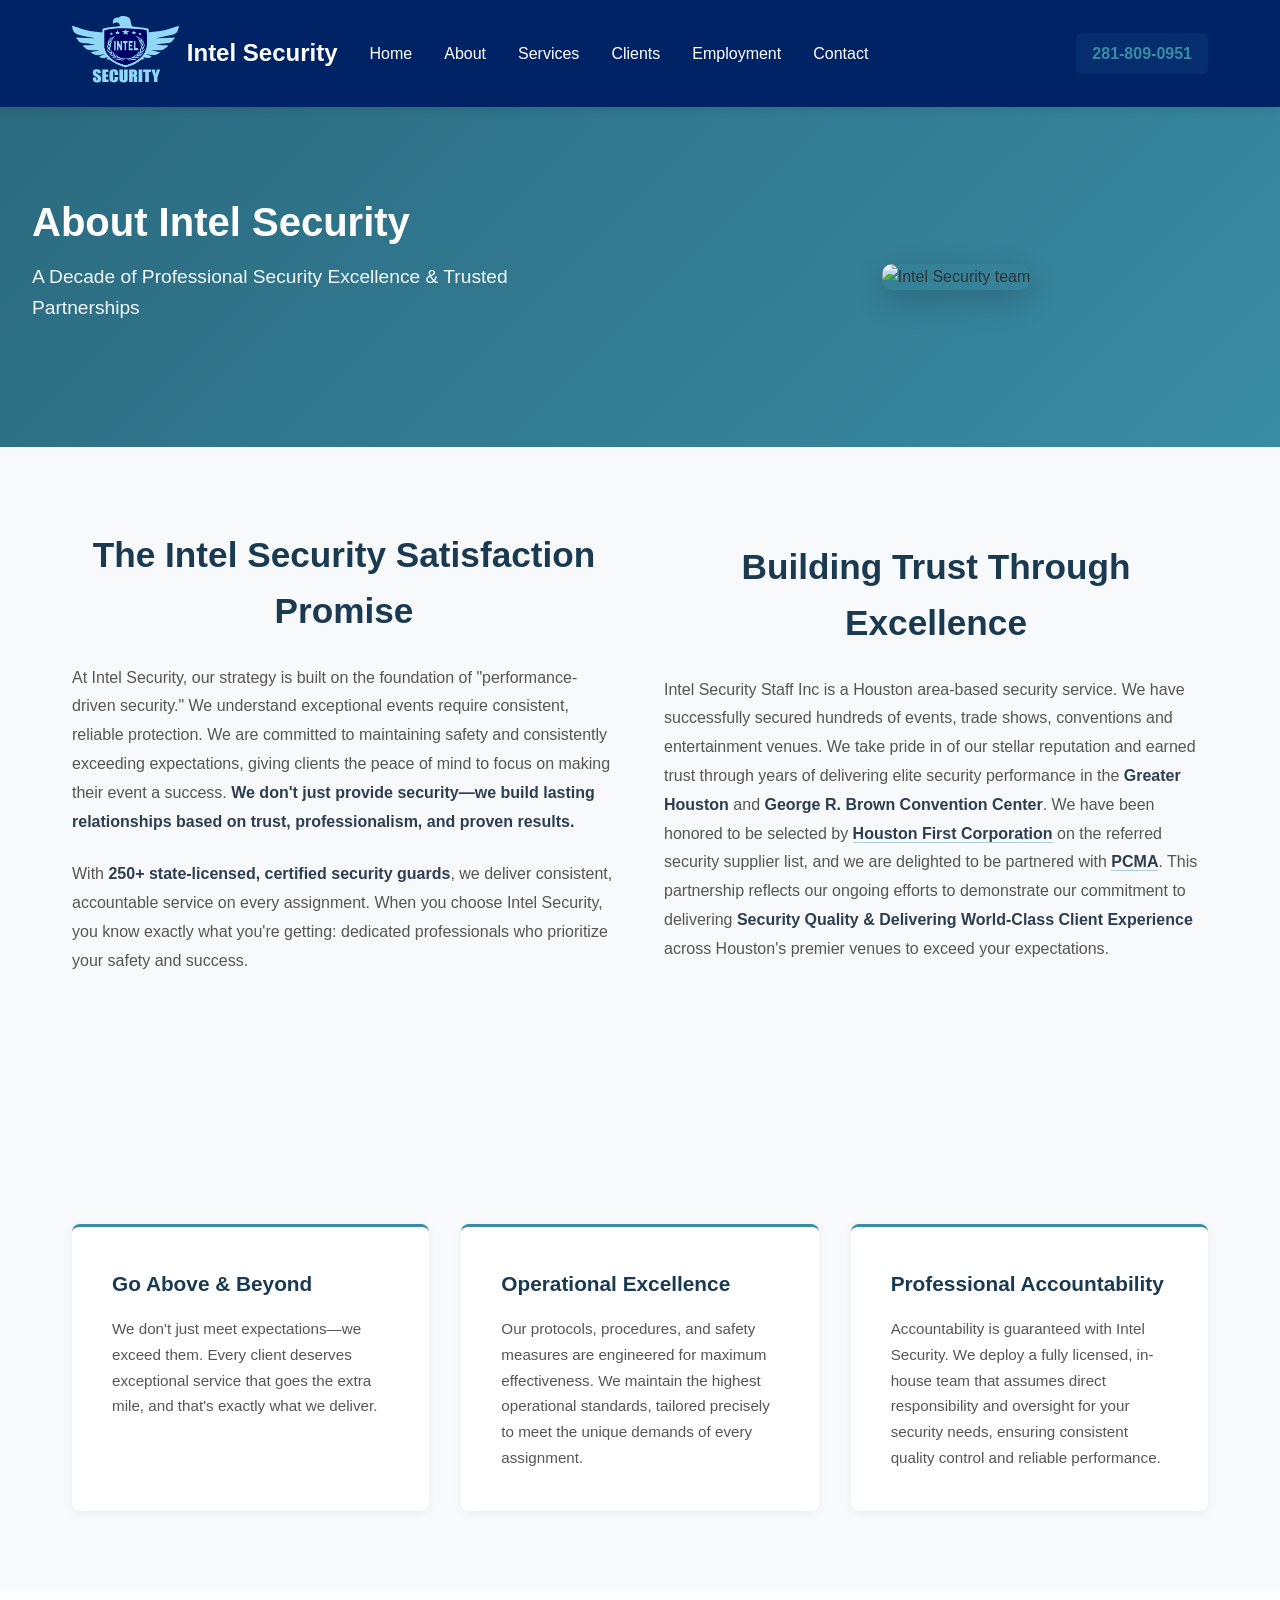
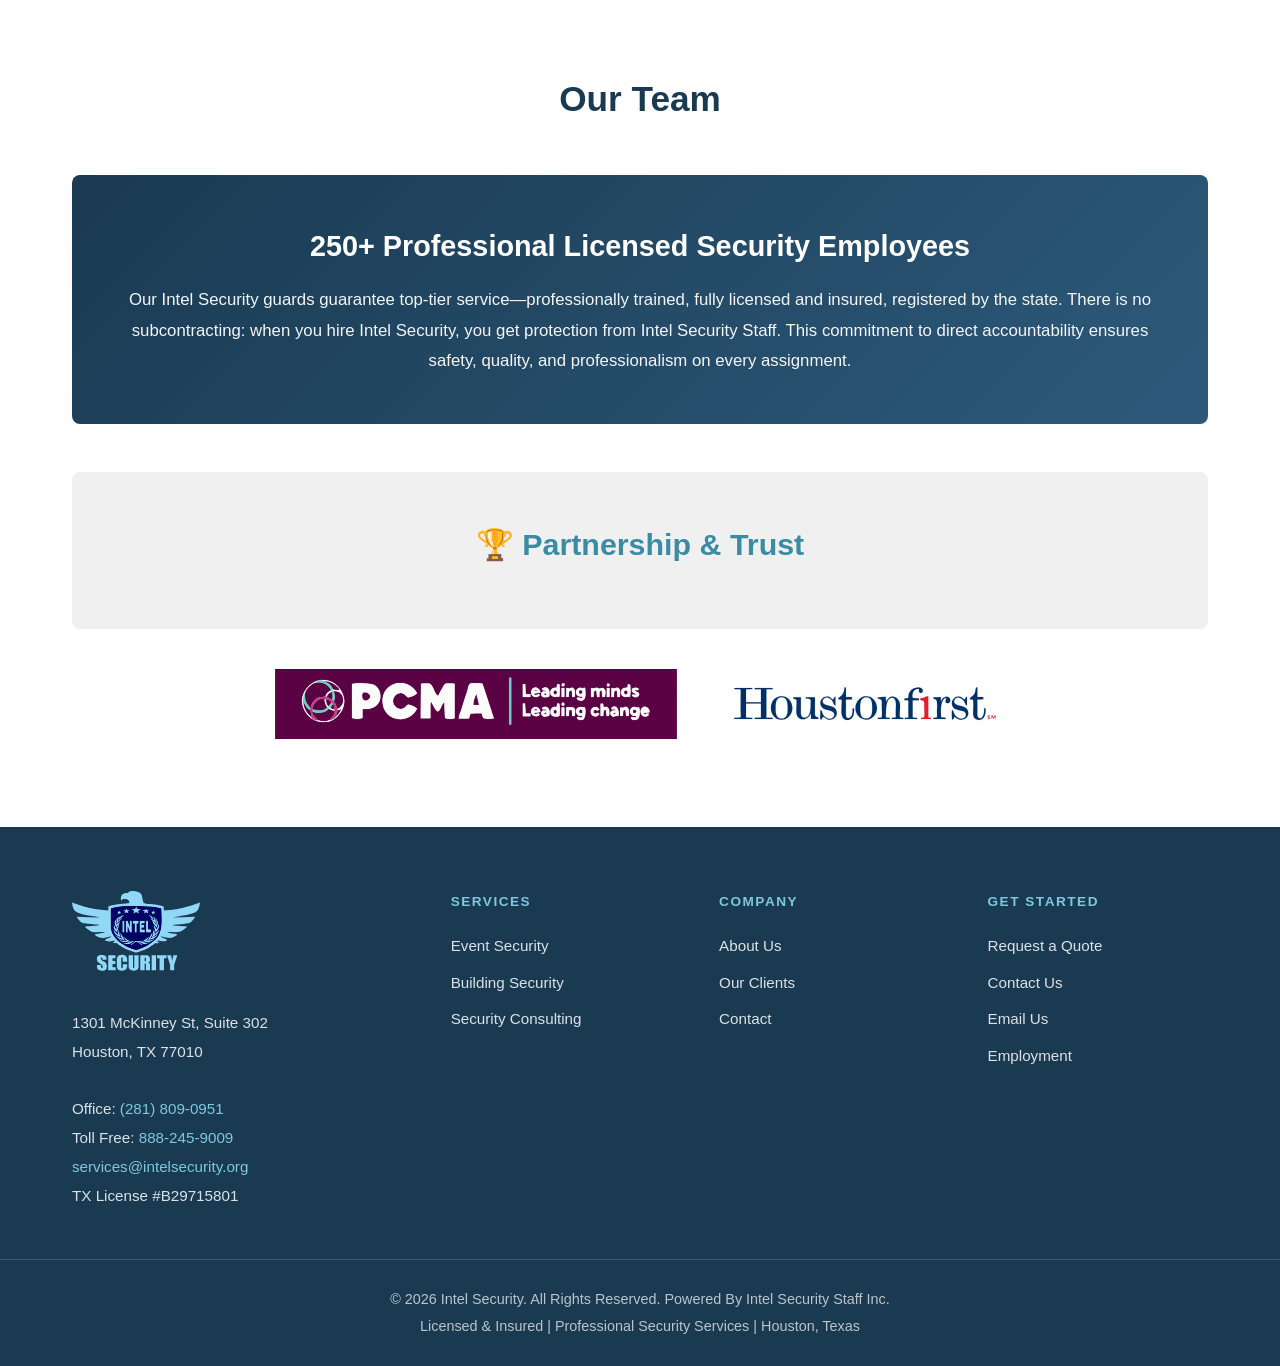
==== commit e2d936dd: "Fix formatting issue in about.html Removing that extra "and" in the about pg" ====
--- a/pages/about.html
+++ b/pages/about.html
@@ -101,7 +101,7 @@
             <div class="team-highlight">
                 <h3>250+ Professional Licensed Security Employees</h3>
                 <p>
-                    Our Intel Security guards guarantee top-tier service—professionally trained, fully licensed and insured, and registered by the state. There is no subcontracting: when you hire Intel Security, you get protection from Intel Security Staff. This commitment to direct accountability ensures safety, quality, and professionalism on every assignment.
+                    Our Intel Security guards guarantee top-tier service—professionally trained, fully licensed and insured, registered by the state. There is no subcontracting: when you hire Intel Security, you get protection from Intel Security Staff. This commitment to direct accountability ensures safety, quality, and professionalism on every assignment.
                 </p>
             </div>
 
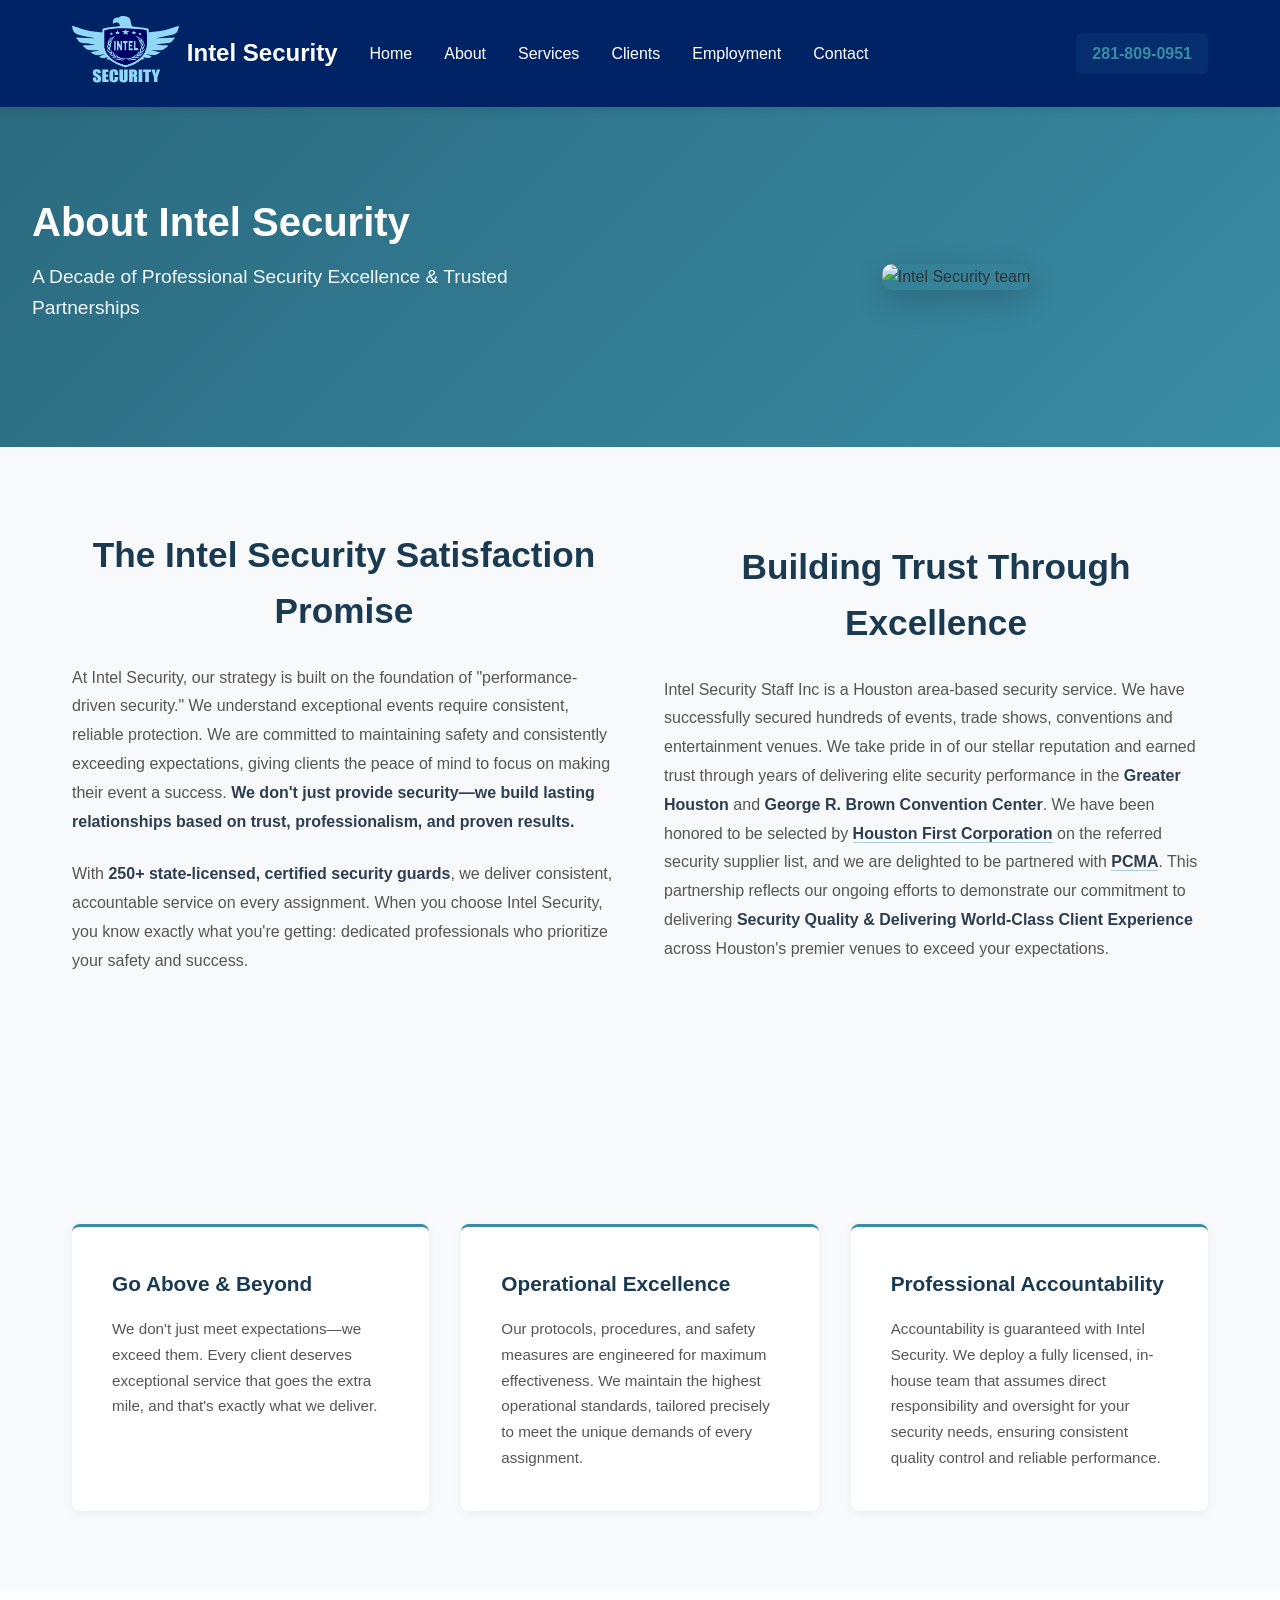
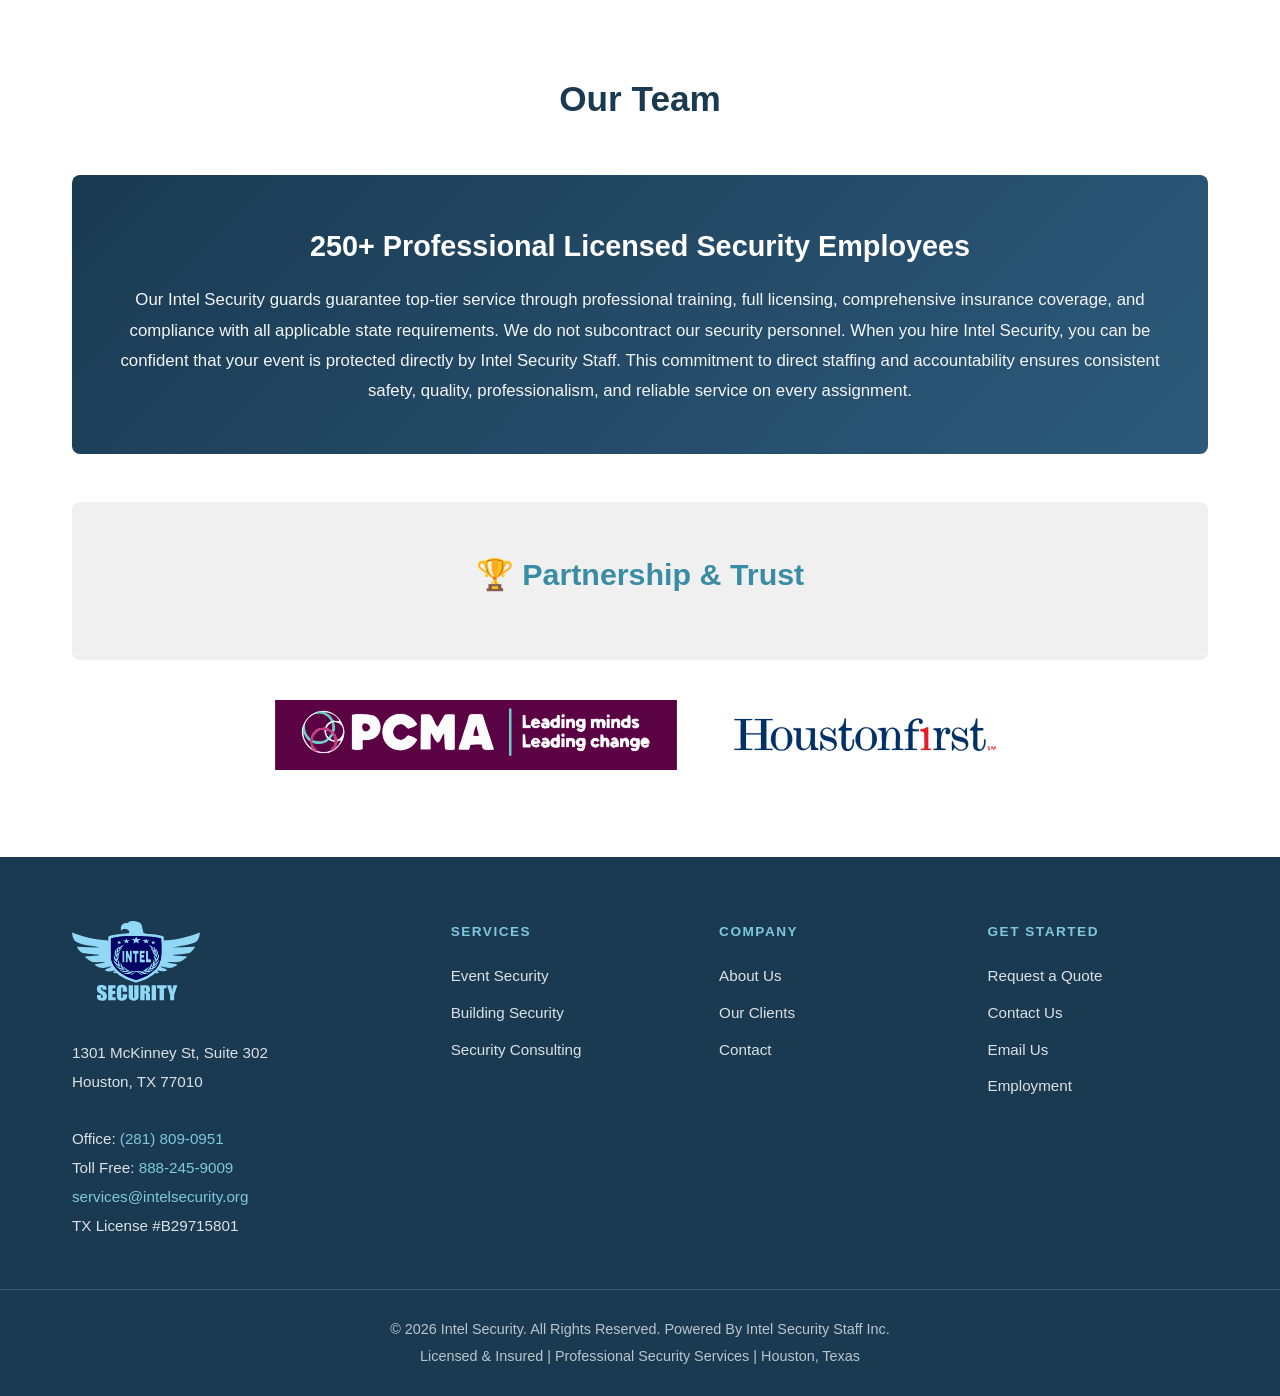
==== commit 11c86588: "Enhance description of Intel Security services Revised the description of Intel Security guards for " ====
--- a/pages/about.html
+++ b/pages/about.html
@@ -101,7 +101,7 @@
             <div class="team-highlight">
                 <h3>250+ Professional Licensed Security Employees</h3>
                 <p>
-                    Our Intel Security guards guarantee top-tier service—professionally trained, fully licensed and insured, registered by the state. There is no subcontracting: when you hire Intel Security, you get protection from Intel Security Staff. This commitment to direct accountability ensures safety, quality, and professionalism on every assignment.
+                    Our Intel Security guards guarantee top-tier service through professional training, full licensing, comprehensive insurance coverage, and compliance with all applicable state requirements. We do not subcontract our security personnel. When you hire Intel Security, you can be confident that your event is protected directly by Intel Security Staff. This commitment to direct staffing and accountability ensures consistent safety, quality, professionalism, and reliable service on every assignment.
                 </p>
             </div>
 
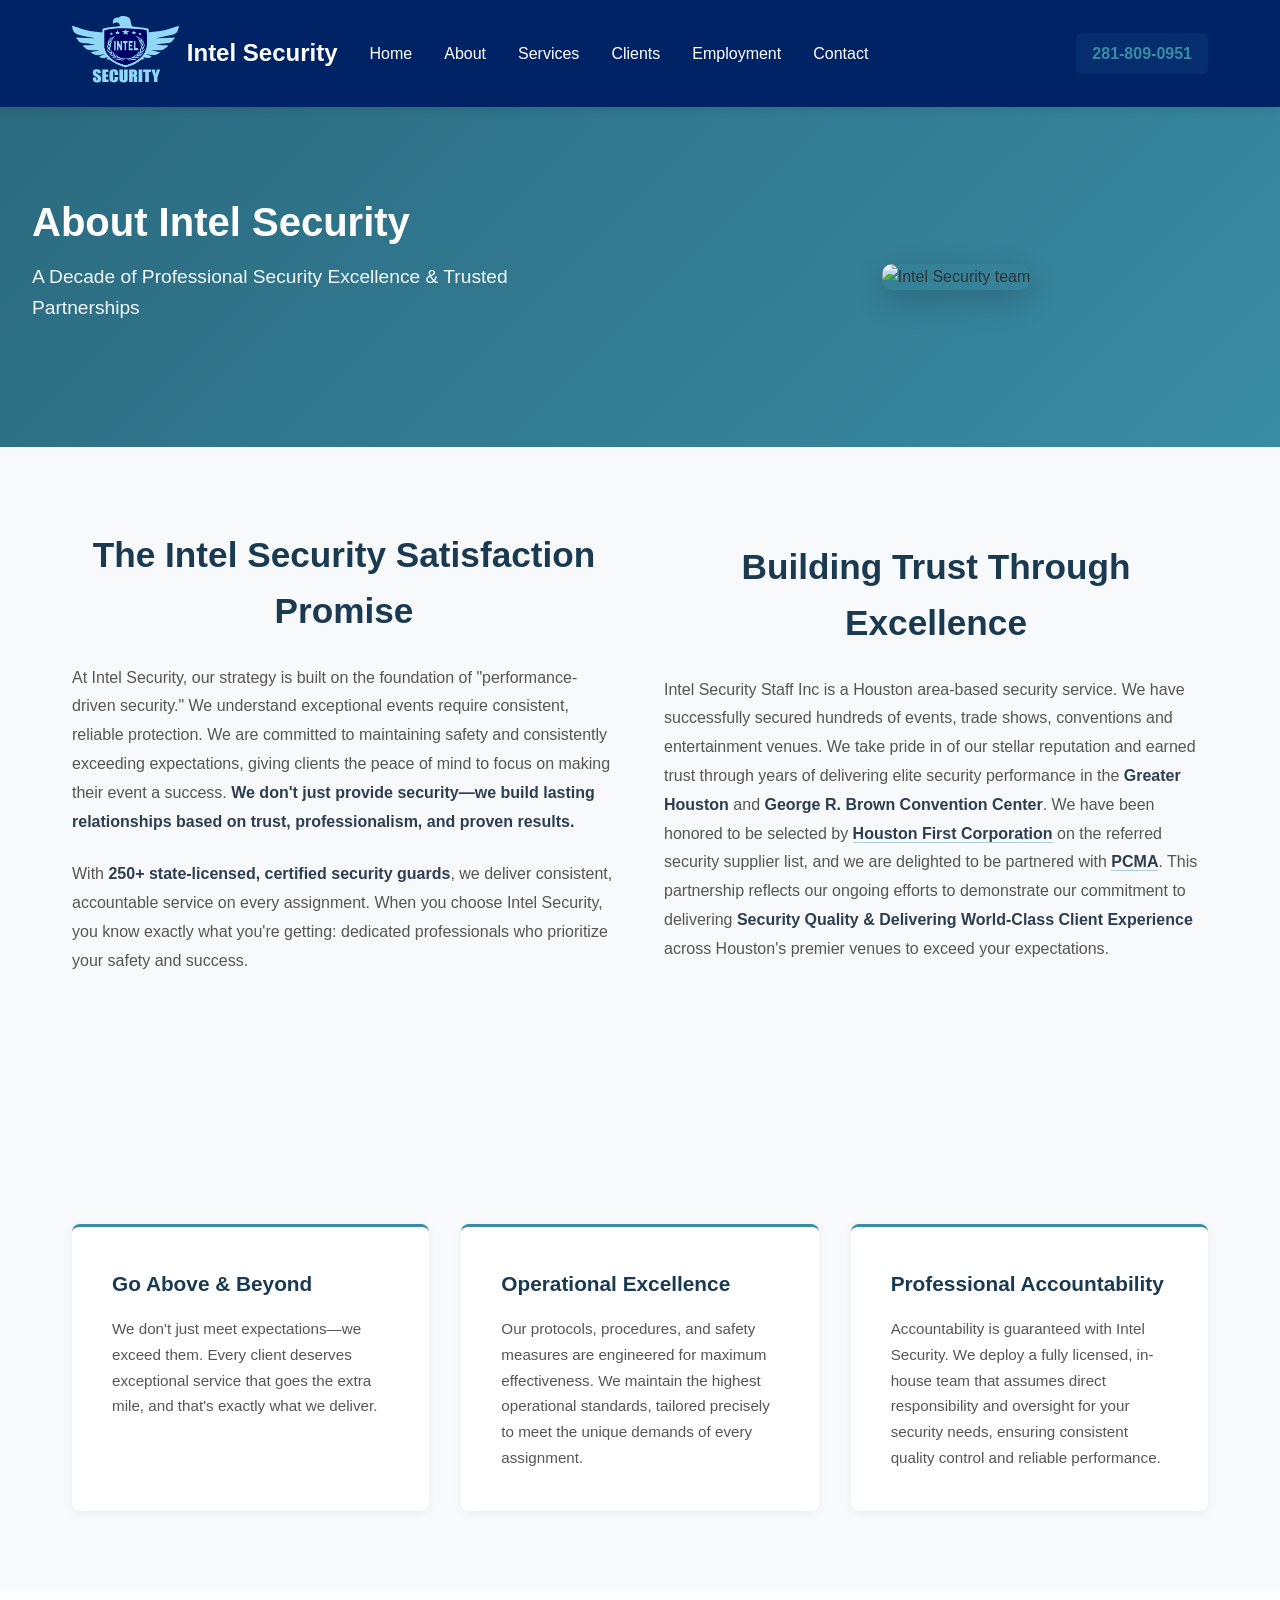
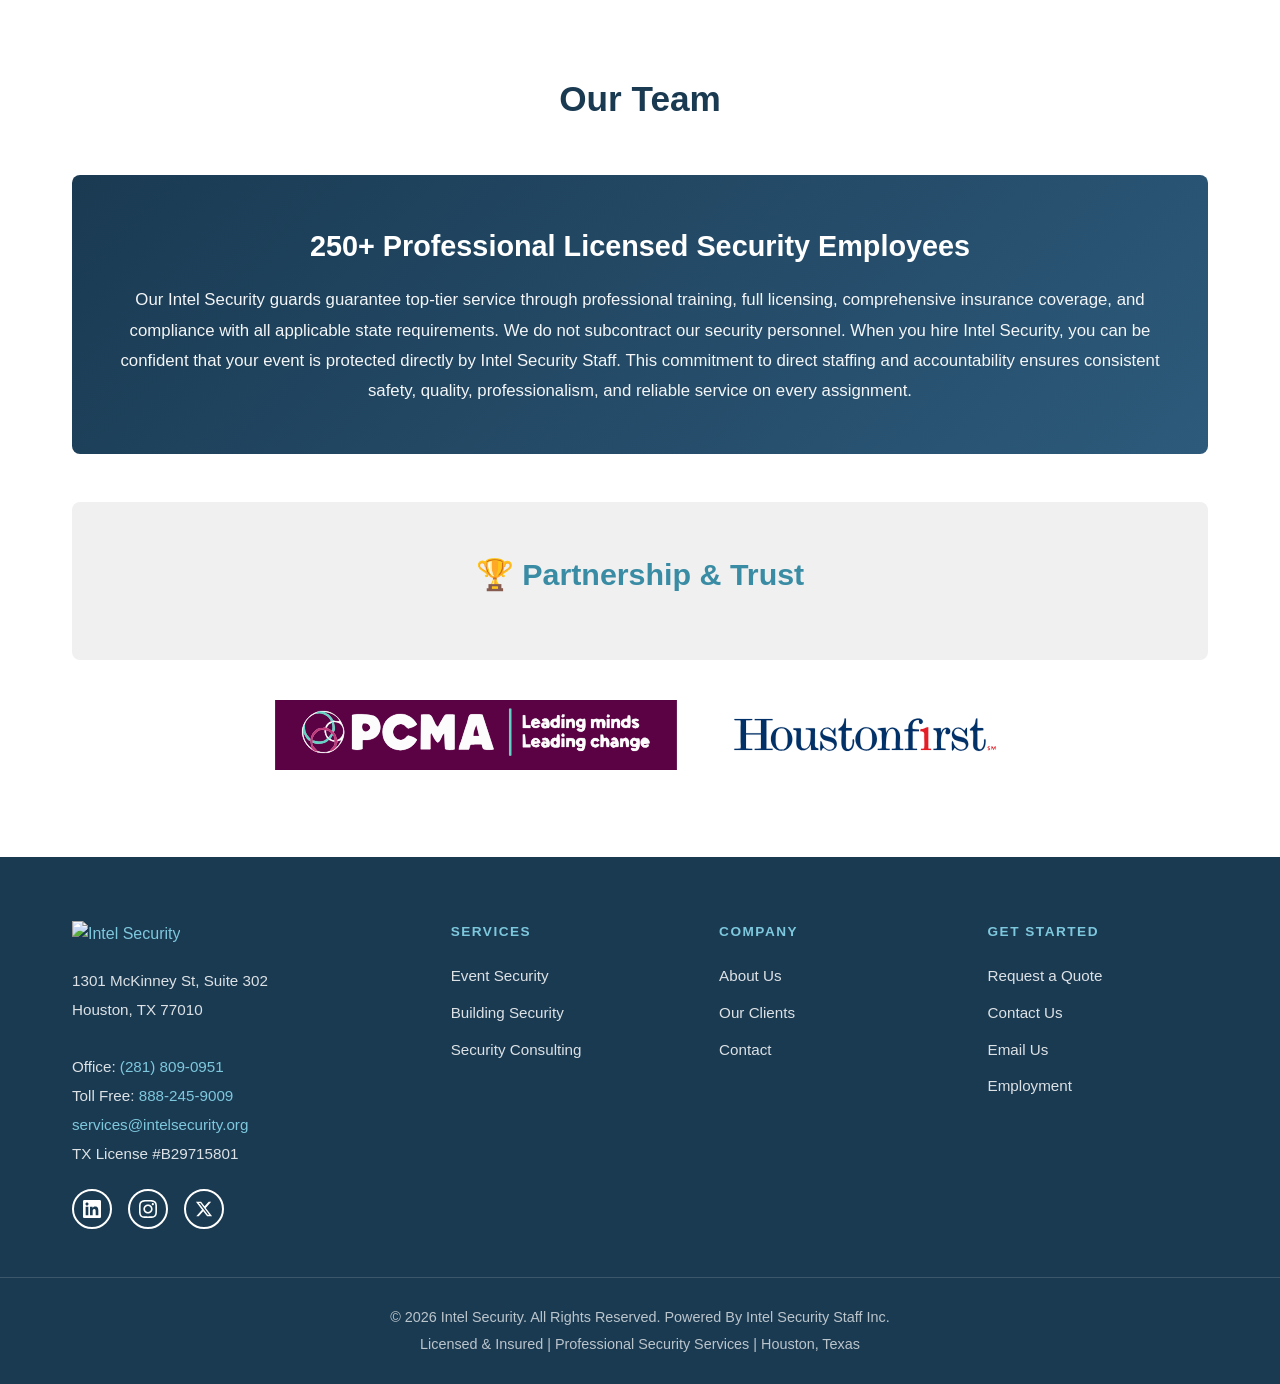
==== commit 015c0389: "Update footer links and social media icons" ====
--- a/pages/about.html
+++ b/pages/about.html
@@ -126,49 +126,63 @@
     <footer class="footer">
         <div class="footer-grid">
             <div class="footer-brand">
-                <a href="../index.html"><img src="../images/logo.svg" alt="Intel Security" class="footer-logo"></a>
+                <a href="index.html"><img src="images/logo.svg" alt="Intel Security" class="footer-logo"></a>
                 <address>
                     1301 McKinney St, Suite 302<br>
                     Houston, TX 77010<br><br>
                     Office: <a href="tel:2818090951">(281) 809-0951</a><br>
                     Toll Free: <a href="tel:8882459009">888-245-9009</a><br>
                     <a href="mailto:services@intelsecurity.org">services@intelsecurity.org</a><br>
-                    <span class="footer-license"> TX License  #B29715801</span>
+                    <span class="footer-license">TX License  #B29715801</span>
+                    <div class="footer-social">
+                     <a href="https://www.linkedin.com/company/intel-security-staff-inc/" target="_blank" rel="noopener noreferrer" aria-label="Intel Security on LinkedIn">
+                    <svg viewBox="0 0 24 24" fill="currentColor"><path d="M20.447 20.452h-3.554v-5.569c0-1.328-.027-3.037-1.852-3.037-1.853 0-2.136 1.445-2.136 2.939v5.667H9.351V9h3.414v1.561h.046c.477-.9 1.637-1.85 3.37-1.85 3.601 0 4.267 2.37 4.267 5.455v6.286zM5.337 7.433c-1.144 0-2.063-.926-2.063-2.065 0-1.138.92-2.063 2.063-2.063 1.14 0 2.064.925 2.064 2.063 0 1.139-.925 2.065-2.064 2.065zm1.782 13.019H3.555V9h3.564v11.452zM22.225 0H1.771C.792 0 0 .774 0 1.729v20.542C0 23.227.792 24 1.771 24h20.451C23.2 24 24 23.227 24 22.271V1.729C24 .774 23.2 0 22.222 0h.003z"/></svg>
+                    </a>
+                     <a href="https://www.instagram.com/intelsecurity24/" target="_blank" rel="noopener noreferrer" aria-label="Intel Security on Instagram">
+                    <svg viewBox="0 0 24 24" fill="currentColor"><path d="M12 2.163c3.204 0 3.584.012 4.85.07 3.252.148 4.771 1.691 4.919 4.919.058 1.265.069 1.645.069 4.849 0 3.205-.012 3.584-.069 4.849-.149 3.225-1.664 4.771-4.919 4.919-1.266.058-1.644.07-4.85.07-3.204 0-3.584-.012-4.849-.07-3.26-.149-4.771-1.699-4.919-4.92-.058-1.265-.07-1.644-.07-4.849 0-3.204.013-3.583.07-4.849.149-3.227 1.664-4.771 4.919-4.919 1.266-.057 1.645-.069 4.849-.069zm0-2.163c-3.259 0-3.667.014-4.947.072-4.358.2-6.78 2.618-6.98 6.98-.059 1.281-.073 1.689-.073 4.948 0 3.259.014 3.668.072 4.948.2 4.358 2.618 6.78 6.98 6.98 1.281.058 1.689.072 4.948.072 3.259 0 3.668-.014 4.948-.072 4.354-.2 6.782-2.618 6.979-6.98.059-1.28.073-1.689.073-4.948 0-3.259-.014-3.667-.072-4.947-.196-4.354-2.617-6.78-6.979-6.98-1.281-.059-1.69-.073-4.949-.073zm0 5.838c-3.403 0-6.162 2.759-6.162 6.162s2.759 6.163 6.162 6.163 6.162-2.759 6.162-6.163c0-3.403-2.759-6.162-6.162-6.162zm0 10.162c-2.209 0-4-1.79-4-4 0-2.209 1.791-4 4-4s4 1.791 4 4c0 2.21-1.791 4-4 4zm6.406-11.845c-.796 0-1.441.645-1.441 1.44s.645 1.44 1.441 1.44c.795 0 1.439-.645 1.439-1.44s-.644-1.44-1.439-1.44z"/></svg>
+                    </a>
+                    <a href="https://x.com/intelsecurity24" target="_blank" rel="noopener noreferrer" aria-label="Intel Security on X">
+                    <svg viewBox="0 0 24 24" fill="currentColor"><path d="M18.244 2.25h3.308l-7.227 8.26 8.502 11.24h-6.66l-5.214-6.817L4.99 21.75H1.68l7.73-8.835L1.254 2.25H8.08l4.713 6.231zm-1.161 17.52h1.833L7.084 4.126H5.117z"/></svg>
+                    </a>
+            </div>
                 </address>
             </div>
 
             <div class="footer-col">
                 <h4>Services</h4>
                 <ul>
-                    <li><a href="event-security.html">Event Security</a></li>
-                    <li><a href="building-security.html">Building Security</a></li>
-                    <li><a href="security-consulting.html">Security Consulting</a></li>
+                    <li><a href="pages/event-security.html">Event Security</a></li>
+                    <li><a href="pages/building-security.html">Building Security</a></li>
+                    <li><a href="pages/security-consulting.html">Security Consulting</a></li>
                 </ul>
             </div>
 
             <div class="footer-col">
                 <h4>Company</h4>
                 <ul>
-                    <li><a href="about.html">About Us</a></li>
-                    <li><a href="testimonials.html">Our Clients</a></li>
-                    <li><a href="contact.html">Contact</a></li>
+                    <li><a href="pages/about.html">About Us</a></li>
+                    <li><a href="pages/testimonials.html">Our Clients</a></li>
+                    <li><a href="pages/contact.html">Contact</a></li>
                 </ul>
             </div>
 
             <div class="footer-col">
                 <h4>Get Started</h4>
                 <ul>
-                    <li><a href="contact.html">Request a Quote</a></li>
-                    <li><a href="contact.html">Contact Us</a></li>
-                    <li><a href="contact.html">Email Us</a></li>
-                    <li><a href="employment.html">Employment</a></li>
+                    <li><a href="pages/contact.html">Request a Quote</a></li>
+                    <li><a href="pages/contact.html">Contact Us</a></li>
+                    <li><a href="pages/contact.html">Email Us</a></li>
+                    <li><a href="pages/employment.html">Employment</a></li>
                 </ul>
             </div>
         </div>
+
         <div class="footer-bottom">
             <p>&copy; 2026 Intel Security. All Rights Reserved. Powered By Intel Security Staff Inc.</p>
             <p>Licensed &amp; Insured | Professional Security Services | Houston, Texas</p>
         </div>
     </footer>
+
+    <script src="js/main.js"></script>
 </body>
 </html>
--- a/css/style.css
+++ b/css/style.css
@@ -1665,3 +1665,27 @@
     padding: 0;
     flex-shrink: 0;
 }
+.footer-social {
+    display: flex;
+    gap: 1rem;
+    margin-top: 1.25rem;
+}
+.footer-social a {
+    display: inline-flex;
+    align-items: center;
+    justify-content: center;
+    width: 40px;
+    height: 40px;
+    border-radius: 50%;
+    color: #ffffff;            /* white logo */
+    border: 2px solid #ffffff; /* white outline ring */
+    transition: all 0.3s ease;
+}
+.footer-social a:hover {
+    background: #ffffff;
+    color: #1a3a52;            /* icon flips to navy on hover */
+}
+.footer-social svg {
+    width: 18px;
+    height: 18px;
+}
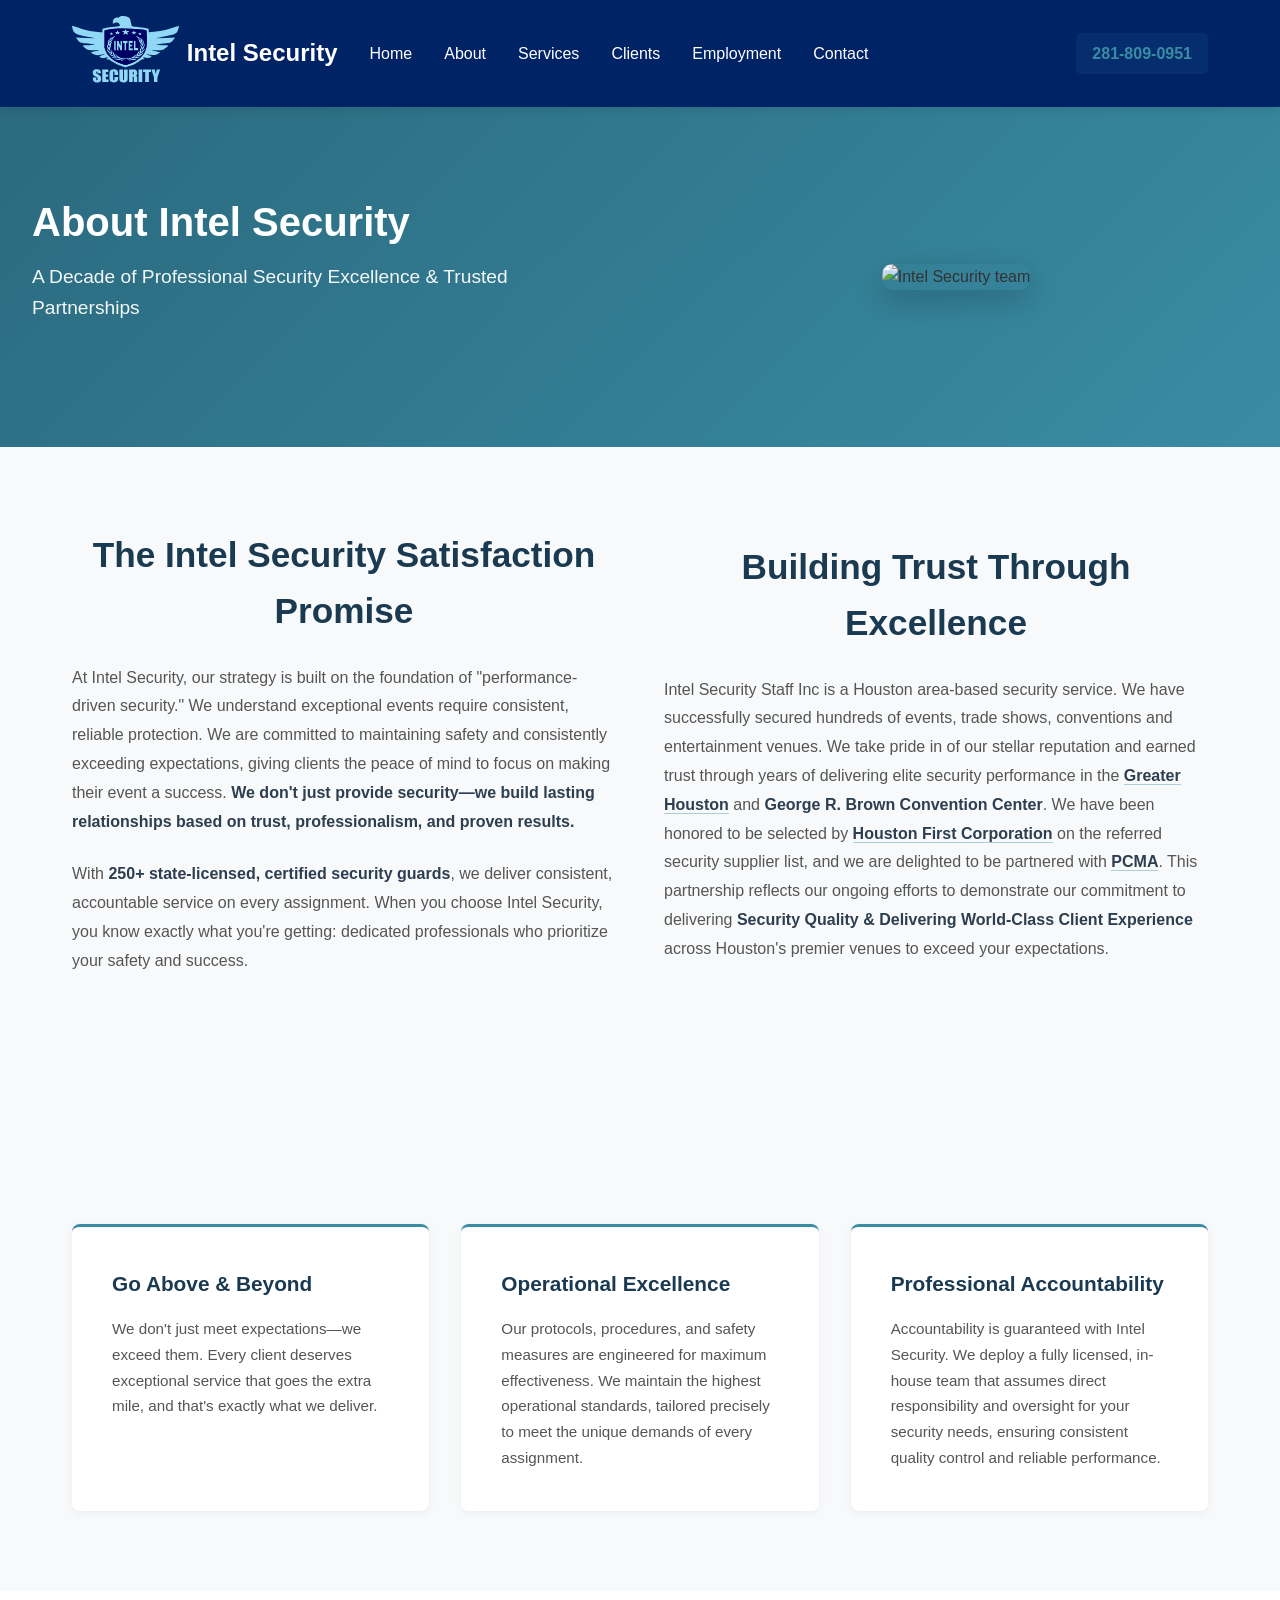
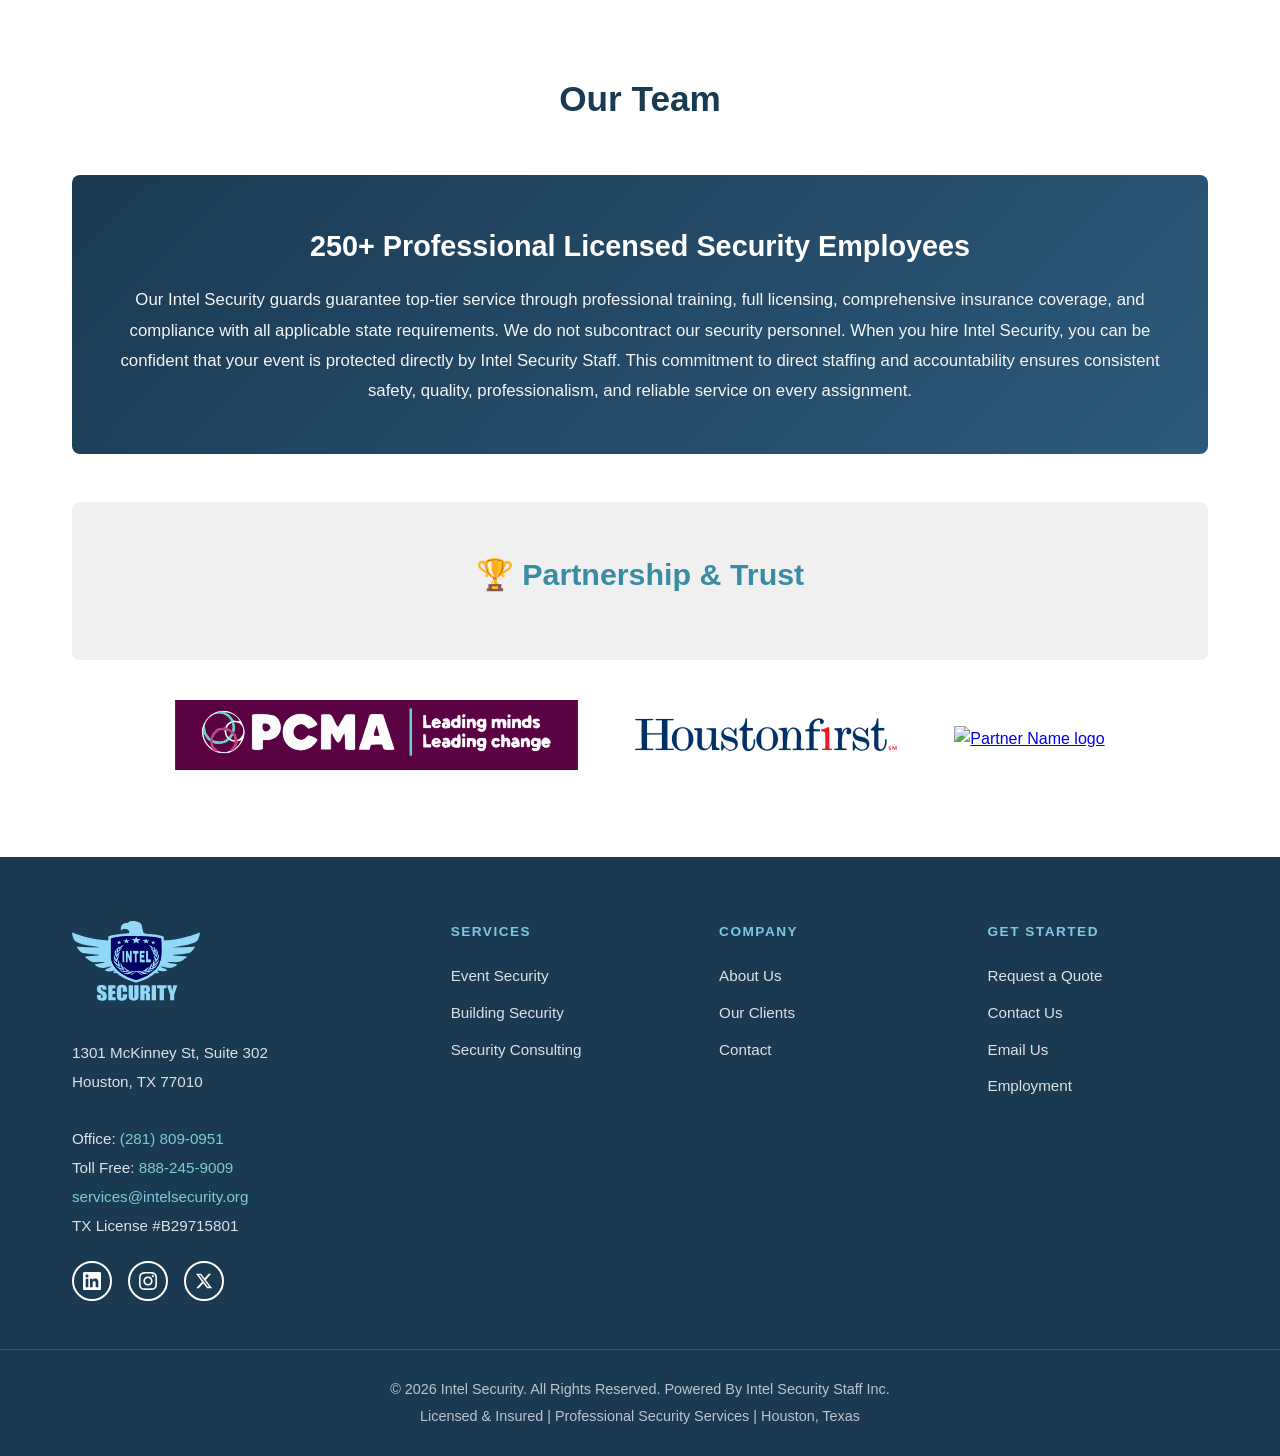
==== commit a7b5fb0a: "Update links and text in about.html" ====
--- a/pages/about.html
+++ b/pages/about.html
@@ -67,7 +67,7 @@
                 <div class="about-text">
                     <h2>Building Trust Through Excellence</h2>
                     <p>
-                        Intel Security Staff Inc is a Houston area-based security service. We have successfully secured hundreds of events, trade shows, conventions and entertainment venues. We take pride in of our stellar reputation and earned trust through years of delivering elite security performance in the <strong>Greater Houston </strong> and <strong>George R. Brown Convention Center</strong>. We have been honored to be selected by <a href="https://www.houstonfirst.com" target="_blank" rel="noopener noreferrer"><strong>Houston First Corporation</strong></a> on the referred security supplier list, and we are delighted to be partnered with <a href="https://www.pcma.org" target="_blank" rel="noopener noreferrer"><strong>PCMA</strong></a>. This partnership reflects our ongoing efforts to demonstrate our commitment to delivering <strong>Security Quality &amp; Delivering World-Class Client Experience</strong> across Houston's premier venues to exceed your expectations.
+                        Intel Security Staff Inc is a Houston area-based security service. We have successfully secured hundreds of events, trade shows, conventions and entertainment venues. We take pride in of our stellar reputation and earned trust through years of delivering elite security performance in the <a href="https://houston.org/" target="_blank" rel="noopener noreferrer"> <strong>Greater Houston</strong></a> and <strong>George R. Brown Convention Center</strong>. We have been honored to be selected by <a href="https://www.houstonfirst.com" target="_blank" rel="noopener noreferrer"><strong>Houston First Corporation</strong></a> on the referred security supplier list, and we are delighted to be partnered with <a href="https://www.pcma.org" target="_blank" rel="noopener noreferrer"><strong>PCMA</strong></a>. This partnership reflects our ongoing efforts to demonstrate our commitment to delivering <strong>Security Quality &amp; Delivering World-Class Client Experience</strong> across Houston's premier venues to exceed your expectations.
                     </p>
                 </div>
             </div>
@@ -118,6 +118,9 @@
                 <a href="https://www.houstonfirst.com" target="_blank" rel="noopener noreferrer" class="affiliation-logo">
                     <img src="../images/partner-logo-2.svg" alt="Houston First Corporation">
                 </a>
+                <a class="affiliation-logo" href="https://houston.org/" target="_blank" rel="noopener noreferrer">
+                    <img src="../images/greaterhoustonpartnership.png" alt="Partner Name logo">
+                </a>
             </div>
         </div>
     </section>
@@ -126,14 +129,14 @@
     <footer class="footer">
         <div class="footer-grid">
             <div class="footer-brand">
-                <a href="index.html"><img src="images/logo.svg" alt="Intel Security" class="footer-logo"></a>
+                <a href="../index.html"><img src="../images/logo.svg" alt="Intel Security" class="footer-logo"></a>
                 <address>
                     1301 McKinney St, Suite 302<br>
                     Houston, TX 77010<br><br>
                     Office: <a href="tel:2818090951">(281) 809-0951</a><br>
                     Toll Free: <a href="tel:8882459009">888-245-9009</a><br>
                     <a href="mailto:services@intelsecurity.org">services@intelsecurity.org</a><br>
-                    <span class="footer-license">TX License  #B29715801</span>
+                    <span class="footer-license"> TX License  #B29715801</span>
                     <div class="footer-social">
                      <a href="https://www.linkedin.com/company/intel-security-staff-inc/" target="_blank" rel="noopener noreferrer" aria-label="Intel Security on LinkedIn">
                     <svg viewBox="0 0 24 24" fill="currentColor"><path d="M20.447 20.452h-3.554v-5.569c0-1.328-.027-3.037-1.852-3.037-1.853 0-2.136 1.445-2.136 2.939v5.667H9.351V9h3.414v1.561h.046c.477-.9 1.637-1.85 3.37-1.85 3.601 0 4.267 2.37 4.267 5.455v6.286zM5.337 7.433c-1.144 0-2.063-.926-2.063-2.065 0-1.138.92-2.063 2.063-2.063 1.14 0 2.064.925 2.064 2.063 0 1.139-.925 2.065-2.064 2.065zm1.782 13.019H3.555V9h3.564v11.452zM22.225 0H1.771C.792 0 0 .774 0 1.729v20.542C0 23.227.792 24 1.771 24h20.451C23.2 24 24 23.227 24 22.271V1.729C24 .774 23.2 0 22.222 0h.003z"/></svg>
@@ -151,38 +154,35 @@
             <div class="footer-col">
                 <h4>Services</h4>
                 <ul>
-                    <li><a href="pages/event-security.html">Event Security</a></li>
-                    <li><a href="pages/building-security.html">Building Security</a></li>
-                    <li><a href="pages/security-consulting.html">Security Consulting</a></li>
+                    <li><a href="event-security.html">Event Security</a></li>
+                    <li><a href="building-security.html">Building Security</a></li>
+                    <li><a href="security-consulting.html">Security Consulting</a></li>
                 </ul>
             </div>
 
             <div class="footer-col">
                 <h4>Company</h4>
                 <ul>
-                    <li><a href="pages/about.html">About Us</a></li>
-                    <li><a href="pages/testimonials.html">Our Clients</a></li>
-                    <li><a href="pages/contact.html">Contact</a></li>
+                    <li><a href="about.html">About Us</a></li>
+                    <li><a href="testimonials.html">Our Clients</a></li>
+                    <li><a href="contact.html">Contact</a></li>
                 </ul>
             </div>
 
             <div class="footer-col">
                 <h4>Get Started</h4>
                 <ul>
-                    <li><a href="pages/contact.html">Request a Quote</a></li>
-                    <li><a href="pages/contact.html">Contact Us</a></li>
-                    <li><a href="pages/contact.html">Email Us</a></li>
-                    <li><a href="pages/employment.html">Employment</a></li>
+                    <li><a href="contact.html">Request a Quote</a></li>
+                    <li><a href="contact.html">Contact Us</a></li>
+                    <li><a href="contact.html">Email Us</a></li>
+                    <li><a href="employment.html">Employment</a></li>
                 </ul>
             </div>
         </div>
-
         <div class="footer-bottom">
             <p>&copy; 2026 Intel Security. All Rights Reserved. Powered By Intel Security Staff Inc.</p>
             <p>Licensed &amp; Insured | Professional Security Services | Houston, Texas</p>
         </div>
     </footer>
-
-    <script src="js/main.js"></script>
 </body>
 </html>
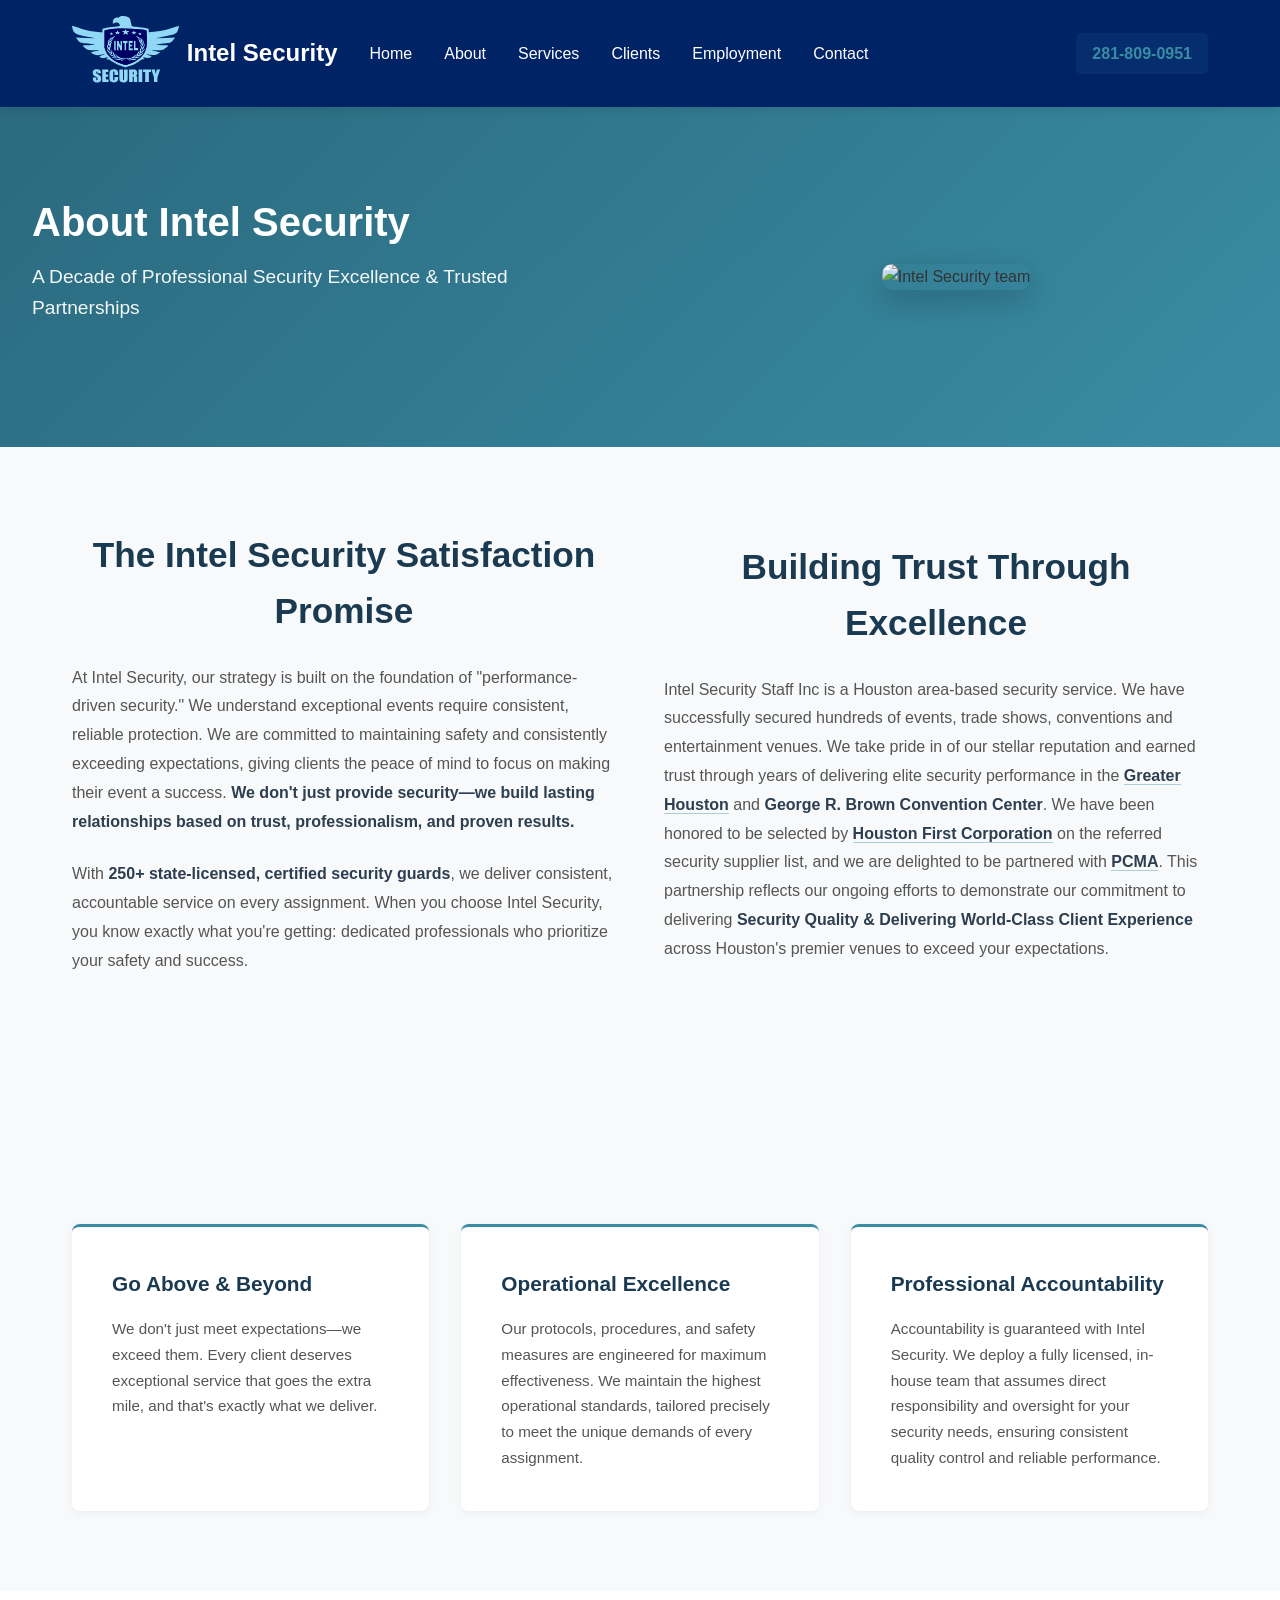
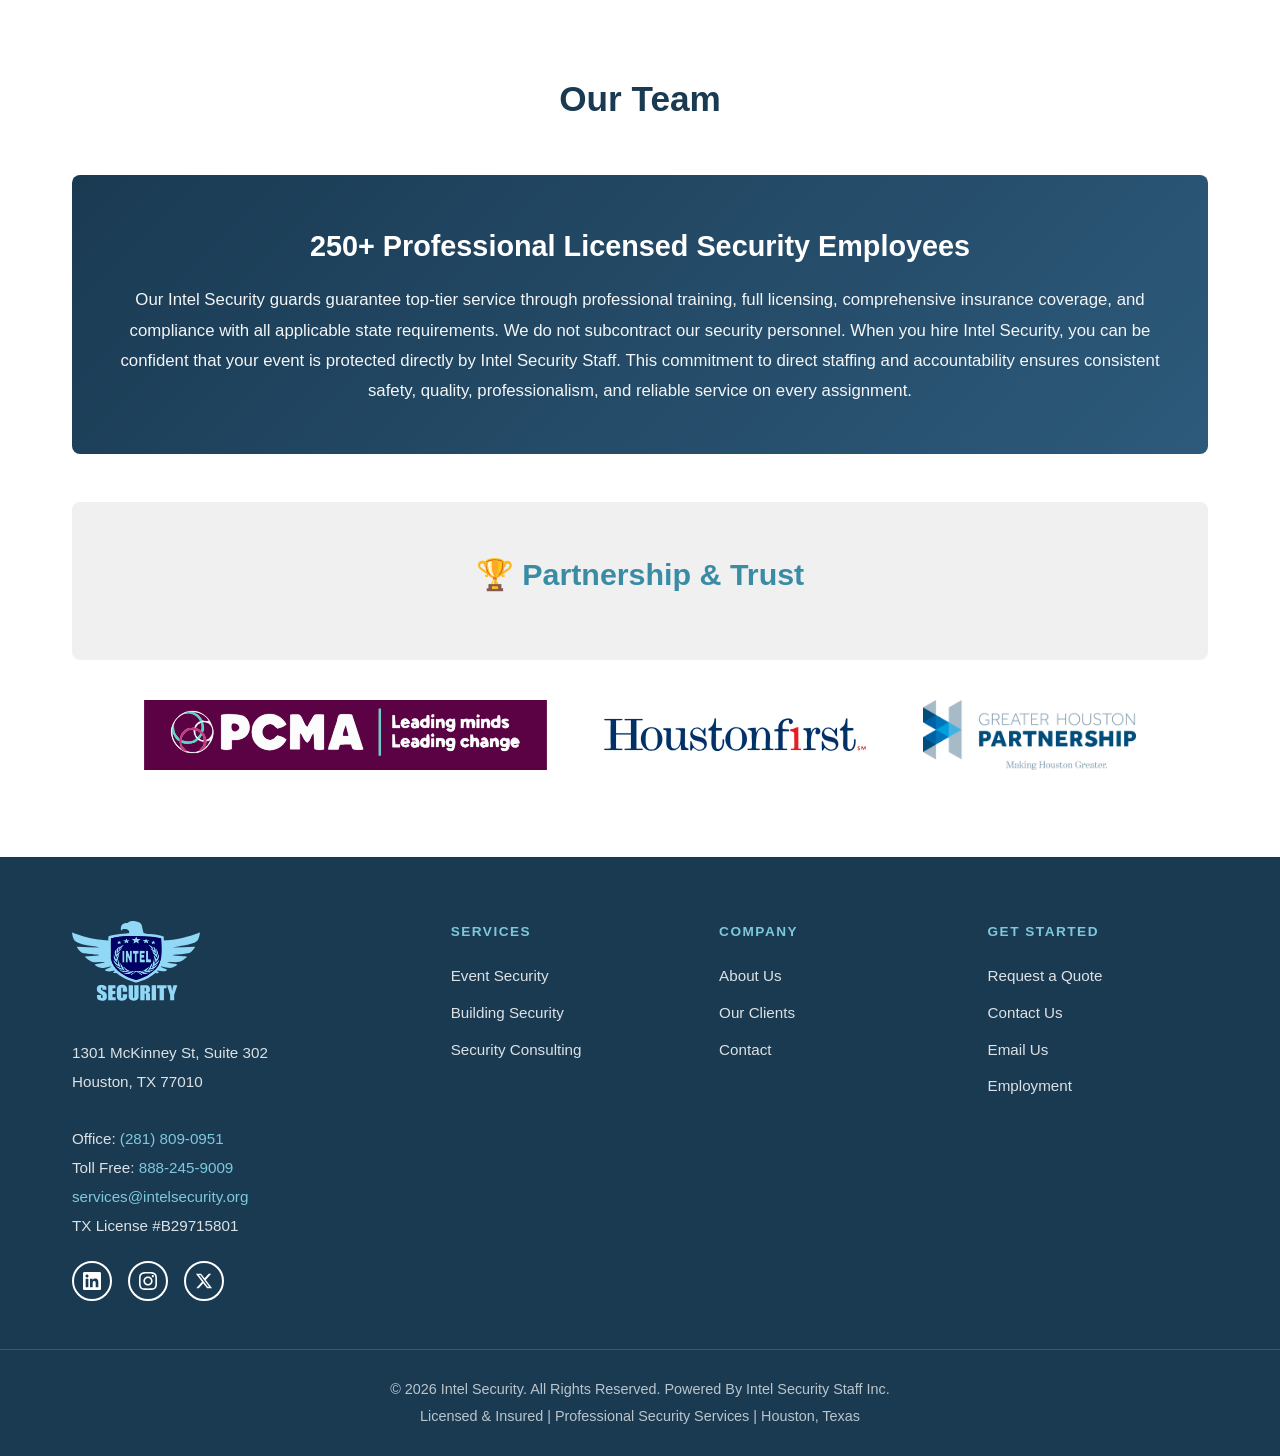
==== commit fef30488: "Change footer logo image source" ====
--- a/pages/about.html
+++ b/pages/about.html
@@ -129,7 +129,7 @@
     <footer class="footer">
         <div class="footer-grid">
             <div class="footer-brand">
-                <a href="../index.html"><img src="../images/logo.svg" alt="Intel Security" class="footer-logo"></a>
+                <a href="../index.html"><img src="../images/logo1.svg" alt="Intel Security" class="footer-logo"></a>
                 <address>
                     1301 McKinney St, Suite 302<br>
                     Houston, TX 77010<br><br>
